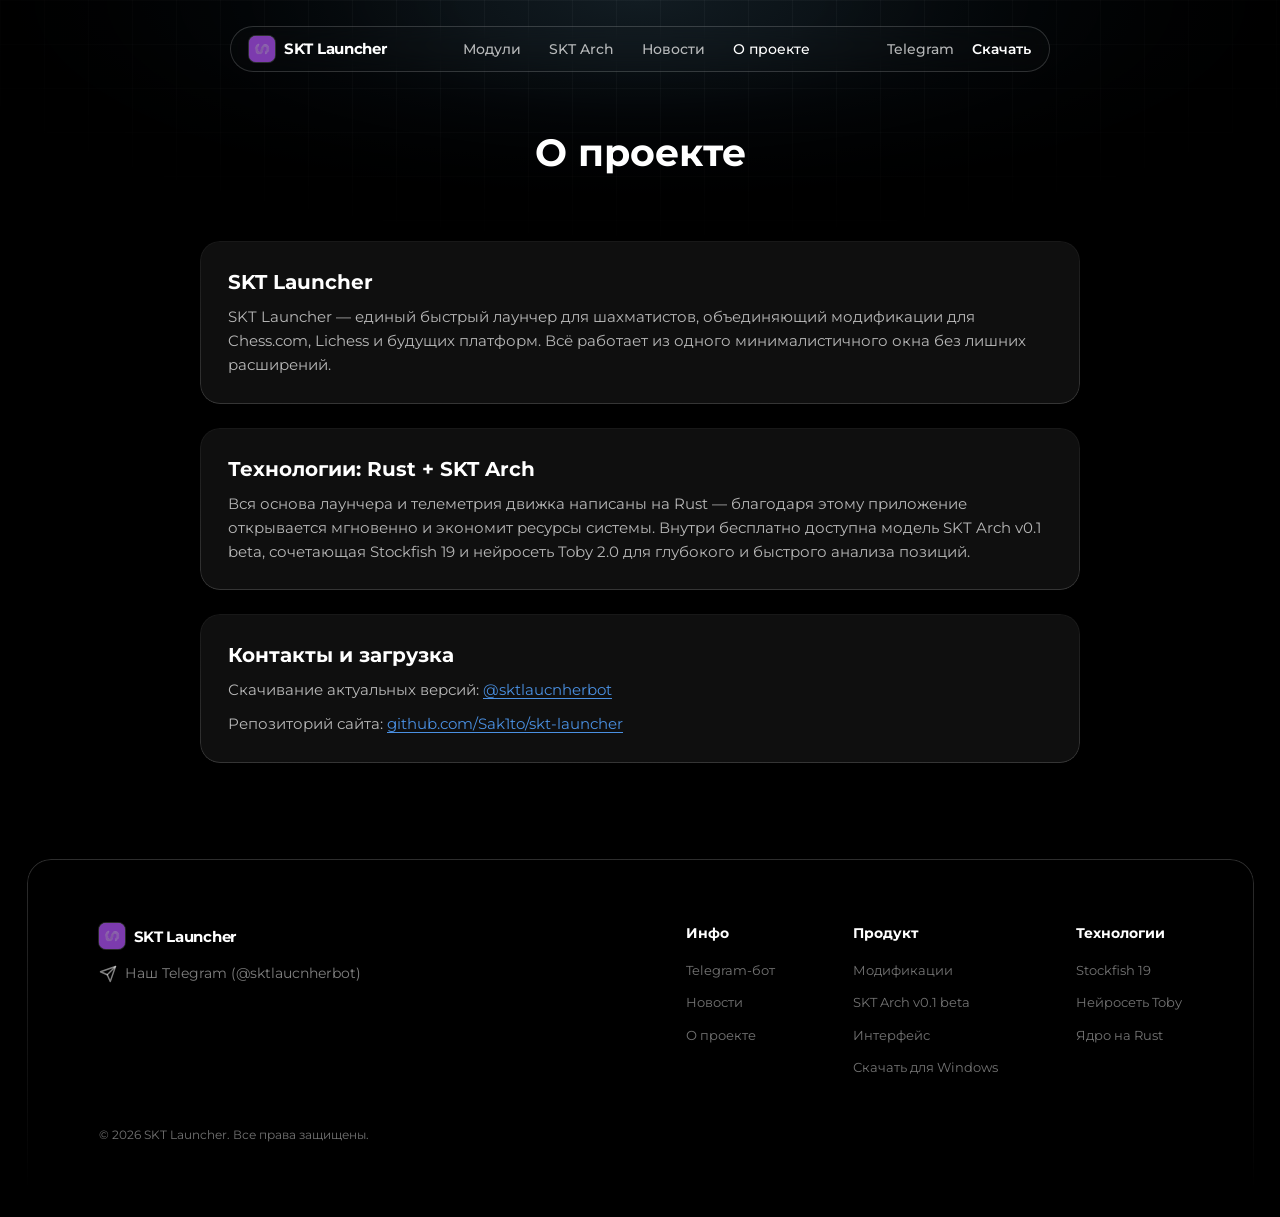
==== about.html @ 8bf25d99 "Rebuild full multi-page SKT Launcher site modeled after qns.world reference" ====
<!DOCTYPE html>
<html lang="ru">
<head>
  <meta charset="UTF-8" />
  <meta name="viewport" content="width=device-width, initial-scale=1.0, viewport-fit=cover" />
  <title>О проекте — SKT Launcher</title>
  <meta name="description" content="О проекте SKT Launcher: архитектура на Rust, Stockfish 19, нейросеть Toby и контакты." />
  <meta name="theme-color" content="#000000" />
  <link rel="icon" type="image/png" href="assets/logo-launcher.png" />
  <link rel="preconnect" href="https://fonts.googleapis.com" />
  <link rel="preconnect" href="https://fonts.gstatic.com" crossorigin />
  <link href="https://fonts.googleapis.com/css2?family=Montserrat:wght@400;500;600;700;800&family=JetBrains+Mono:wght@400;500;600;700&display=swap" rel="stylesheet" />
  <link rel="stylesheet" href="style.css?v=4" />
</head>
<body>
  <svg width="0" height="0" style="position:absolute;width:0;height:0;overflow:hidden" aria-hidden="true">
    <defs>
      <symbol id="i-send" viewBox="0 0 24 24"><path d="m22 2-7 20-4-9-9-4Z"/><path d="M22 2 11 13"/></symbol>
    </defs>
  </svg>

  <div class="top-backdrop" aria-hidden="true"></div>

  <header class="q-header">
    <a href="index.html" class="q-brand">
      <span class="logo-mark logo-mark--launcher logo-mark--sm">
        <img src="assets/logo-launcher.png" alt="SKT" width="26" height="26" />
      </span>
      SKT Launcher
    </a>
    <nav class="q-nav">
      <a href="mods.html">Модули</a>
      <a href="arch.html">SKT Arch</a>
      <a href="news.html">Новости</a>
      <a href="about.html" class="active">О проекте</a>
    </nav>
    <div class="q-actions">
      <a href="https://t.me/sktlaucnherbot" target="_blank" rel="noopener" class="js-download">Telegram</a>
      <a href="https://t.me/sktlaucnherbot" target="_blank" rel="noopener" class="q-actions__dl js-download">Скачать</a>
    </div>
    <button class="q-burger" id="qBurger" type="button" aria-label="Меню" aria-expanded="false">
      <span></span><span></span><span></span>
    </button>
  </header>

  <div class="q-mobile-menu" id="qMobileMenu">
    <a href="index.html" style="--i:0">Главная</a>
    <a href="mods.html" style="--i:1">Модули</a>
    <a href="arch.html" style="--i:2">SKT Arch 0.1</a>
    <a href="news.html" style="--i:3">Новости</a>
    <a href="about.html" style="--i:4">О проекте</a>
    <a href="https://t.me/sktlaucnherbot" target="_blank" rel="noopener" class="js-download" style="--i:5">Скачать в Telegram</a>
  </div>

  <main>
    <section class="page-hero">
      <h1 class="anim-rise" style="--d:0.05s">О проекте</h1>
    </section>

    <!-- 3 STACKED DARK GLASS CARDS (exact qns.world/about layout) -->
    <section class="content-stack">
      <article class="glass-card anim-rise" style="--d:0.12s">
        <div class="glass-card__pad">
          <h2>SKT Launcher</h2>
          <p>
            SKT Launcher — единый быстрый лаунчер для шахматистов, объединяющий модификации для Chess.com,
            Lichess и будущих платформ. Всё работает из одного минималистичного окна без лишних расширений.
          </p>
        </div>
      </article>

      <article class="glass-card anim-rise" style="--d:0.18s">
        <div class="glass-card__pad">
          <h2>Технологии: Rust + SKT Arch</h2>
          <p>
            Вся основа лаунчера и телеметрия движка написаны на Rust — благодаря этому приложение открывается
            мгновенно и экономит ресурсы системы. Внутри бесплатно доступна модель SKT Arch v0.1 beta,
            сочетающая Stockfish 19 и нейросеть Toby 2.0 для глубокого и быстрого анализа позиций.
          </p>
        </div>
      </article>

      <article class="glass-card anim-rise" style="--d:0.24s">
        <div class="glass-card__pad">
          <h2>Контакты и загрузка</h2>
          <p>Скачивание актуальных версий: <a href="https://t.me/sktlaucnherbot" target="_blank" rel="noopener" class="ext-link js-download">@sktlaucnherbot</a></p>
          <p>Репозиторий сайта: <a href="https://github.com/Sak1to/skt-launcher" target="_blank" rel="noopener" class="ext-link">github.com/Sak1to/skt-launcher</a></p>
        </div>
      </article>
    </section>
  </main>

  <footer class="q-footer">
    <div class="q-footer__top">
      <div class="q-footer__brand">
        <a href="index.html" class="q-brand">
          <span class="logo-mark logo-mark--launcher logo-mark--sm">
            <img src="assets/logo-launcher.png" alt="" width="26" height="26" />
          </span>
          SKT Launcher
        </a>
        <a href="https://t.me/sktlaucnherbot" target="_blank" rel="noopener" class="q-footer__tg js-download">
          <svg class="ic" width="16" height="16"><use href="#i-send"/></svg>
          Наш Telegram (@sktlaucnherbot)
        </a>
      </div>
      <div class="q-footer__cols">
        <div class="q-footer__col">
          <h4>Инфо</h4>
          <ul>
            <li><a href="https://t.me/sktlaucnherbot" target="_blank" rel="noopener" class="js-download">Telegram-бот</a></li>
            <li><a href="news.html">Новости</a></li>
            <li><a href="about.html">О проекте</a></li>
          </ul>
        </div>
        <div class="q-footer__col">
          <h4>Продукт</h4>
          <ul>
            <li><a href="mods.html">Модификации</a></li>
            <li><a href="arch.html">SKT Arch v0.1 beta</a></li>
            <li><a href="mods.html#interface">Интерфейс</a></li>
            <li><a href="https://t.me/sktlaucnherbot" target="_blank" rel="noopener" class="js-download">Скачать для Windows</a></li>
          </ul>
        </div>
        <div class="q-footer__col">
          <h4>Технологии</h4>
          <ul>
            <li><a href="arch.html#hybrid">Stockfish 19</a></li>
            <li><a href="arch.html#inside">Нейросеть Toby</a></li>
            <li><a href="about.html">Ядро на Rust</a></li>
          </ul>
        </div>
      </div>
    </div>
    <p class="q-footer__copy">© <span class="js-year">2026</span> SKT Launcher. Все права защищены.</p>
  </footer>

  <script src="app.js?v=4"></script>
</body>
</html>
---- style.css ----
/* =========================================================
   SKT Launcher — Design System (qns.world visual reference)
   Pure #000 black, Montserrat + JetBrains Mono, monochrome white
   pills, ice-blue/indigo atmospheric glows, gradient-masked
   glass borders, starfield & multi-page layouts.
   ========================================================= */

:root {
  --bg: #000000;
  --text: #ffffff;
  --text-85: rgba(255, 255, 255, 0.85);
  --text-80: rgba(255, 255, 255, 0.80);
  --text-70: rgba(255, 255, 255, 0.70);
  --text-60: rgba(255, 255, 255, 0.60);
  --text-50: rgba(255, 255, 255, 0.50);
  --text-45: rgba(255, 255, 255, 0.45);
  --muted-label: #848484;

  --glass-nav: rgba(255, 255, 255, 0.015);
  --glass-06: rgba(255, 255, 255, 0.06);
  --glass-10: rgba(255, 255, 255, 0.10);
  --border-10: rgba(255, 255, 255, 0.10);
  --border-17: rgba(255, 255, 255, 0.17);
  --border-20: rgba(255, 255, 255, 0.20);

  --accent: #a5c9db;
  --accent-2: #5f95b6;
  --accent-3: #326891;
  --indigo-glow: #4b5cc4;
  --link-blue: #4a90e2;

  --r-xs: 5px;
  --r-sm: 10px;
  --r-md: 20px;
  --r-lg: 24px;
  --r-pill: 999px;
  --r-header: 35px;

  --font-main: "Montserrat", -apple-system, BlinkMacSystemFont, "Segoe UI", Roboto, sans-serif;
  --font-mono: "JetBrains Mono", ui-monospace, "SFMono-Regular", Menlo, monospace;
  --ease: cubic-bezier(0.22, 1, 0.36, 1);
}

*, *::before, *::after { box-sizing: border-box; margin: 0; padding: 0; }
html { scroll-behavior: smooth; -webkit-text-size-adjust: 100%; background: var(--bg); }
body {
  background: var(--bg);
  color: var(--text);
  font-family: var(--font-main);
  font-size: 15px;
  line-height: 1.55;
  overflow-x: clip;
  -webkit-font-smoothing: antialiased;
  min-height: 100vh;
}
a { color: inherit; text-decoration: none; }
button { font: inherit; color: inherit; background: none; border: 0; }
img { display: block; max-width: 100%; }
.mono { font-family: var(--font-mono); }
::selection { background: var(--accent); color: #000; }

/* ---------- Stroke SVG Icons ---------- */
.ic {
  display: inline-block;
  width: 18px;
  height: 18px;
  flex-shrink: 0;
  fill: none;
  stroke: currentColor;
  stroke-width: 1.9;
  stroke-linecap: round;
  stroke-linejoin: round;
  vertical-align: middle;
}

/* ---------- Crisp Logo Mark (trims white PNG halo cleanly) ---------- */
.logo-mark {
  position: relative;
  display: inline-grid;
  place-items: center;
  flex-shrink: 0;
  overflow: hidden;
  border-radius: 26%;
  box-shadow: inset 0 1px 0 rgba(255,255,255,0.26), 0 0 0 1px rgba(255,255,255,0.16);
}
.logo-mark img {
  width: 100%;
  height: 100%;
  object-fit: cover;
  transform: scale(1.08);
  pointer-events: none;
}
.logo-mark--launcher { background: #5a388c; }
.logo-mark--launcher img { filter: contrast(1.18) brightness(1.06) saturate(1.08); }
.logo-mark--arch { background: #343740; }
.logo-mark--arch img { filter: contrast(1.26) brightness(1.18); }
.logo-mark--xs { width: 22px; height: 22px; border-radius: 6px; }
.logo-mark--sm { width: 26px; height: 26px; border-radius: 7px; }
.logo-mark--md { width: 42px; height: 42px; border-radius: 12px; }
.logo-mark--lg { width: 76px; height: 76px; border-radius: 20px; }
.logo-mark--xl {
  width: 92px;
  height: 92px;
  border-radius: 24px;
  box-shadow:
    inset 0 1px 0 rgba(255,255,255,0.35),
    0 0 0 1px rgba(165,201,219,0.28),
    0 20px 60px -10px rgba(95,149,182,0.55);
}

/* ---------- Top Grid Atmospheric Backdrop (qns.world signature) ---------- */
.top-backdrop {
  position: fixed;
  top: 0;
  left: 50%;
  transform: translateX(-50%);
  width: min(1440px, 100vw);
  height: 360px;
  pointer-events: none;
  z-index: 0;
  background-image:
    radial-gradient(ellipse 68% 72% at 50% 0%, rgba(95, 149, 182, 0.19) 0%, rgba(50, 104, 145, 0.08) 45%, rgba(0, 0, 0, 0) 78%),
    linear-gradient(to right, rgba(255, 255, 255, 0.035) 1px, transparent 1px),
    linear-gradient(to bottom, rgba(255, 255, 255, 0.035) 1px, transparent 1px);
  background-size: 100% 100%, 44px 44px, 44px 44px;
  -webkit-mask-image: radial-gradient(ellipse 75% 88% at 50% 0%, #000 18%, transparent 78%);
  mask-image: radial-gradient(ellipse 75% 88% at 50% 0%, #000 18%, transparent 78%);
}

main, .q-footer { position: relative; z-index: 2; }

/* ---------- Floating Pill Header (Exact qns.world 794px, 35px radius) ---------- */
.q-header {
  position: fixed;
  top: 26px;
  left: 50%;
  transform: translateX(-50%);
  width: min(820px, calc(100% - 32px));
  height: 46px;
  padding: 0 18px;
  display: flex;
  align-items: center;
  justify-content: space-between;
  gap: 16px;
  border-radius: var(--r-header);
  background: var(--glass-nav);
  border: 1px solid var(--border-17);
  backdrop-filter: blur(10.5px);
  -webkit-backdrop-filter: blur(10.5px);
  z-index: 100;
  transition: border-color 0.25s, background 0.25s;
}
.q-header:hover { border-color: rgba(255, 255, 255, 0.24); }
.q-brand {
  display: inline-flex;
  align-items: center;
  gap: 9px;
  font-weight: 700;
  font-size: 15px;
  letter-spacing: -0.02em;
  color: #fff;
  white-space: nowrap;
}
.q-nav {
  display: flex;
  align-items: center;
  gap: 28px;
}
.q-nav a, .q-actions a {
  font-size: 13.5px;
  font-weight: 500;
  color: var(--text-70);
  transition: color 0.2s;
  white-space: nowrap;
}
.q-nav a:hover, .q-nav a.active, .q-actions a:hover { color: #ffffff; }
.q-actions {
  display: flex;
  align-items: center;
  gap: 18px;
}
.q-actions__dl {
  color: #fff !important;
  font-weight: 600 !important;
}

.q-burger {
  display: none;
  width: 30px;
  height: 30px;
  position: relative;
  cursor: pointer;
}
.q-burger span {
  position: absolute;
  left: 3px;
  right: 3px;
  height: 2px;
  border-radius: 2px;
  background: #fff;
  transition: transform 0.3s var(--ease), opacity 0.2s, top 0.3s var(--ease);
}
.q-burger span:nth-child(1) { top: 7px; }
.q-burger span:nth-child(2) { top: 14px; }
.q-burger span:nth-child(3) { top: 21px; }
.q-burger.open span:nth-child(1) { top: 14px; transform: rotate(45deg); }
.q-burger.open span:nth-child(2) { opacity: 0; }
.q-burger.open span:nth-child(3) { top: 14px; transform: rotate(-45deg); }

/* Mobile Fullscreen Overlay Menu (qns.world style) */
.q-mobile-menu {
  position: fixed;
  inset: 0;
  z-index: 95;
  background: rgba(0, 0, 0, 0.90);
  backdrop-filter: blur(12px);
  -webkit-backdrop-filter: blur(12px);
  display: flex;
  flex-direction: column;
  align-items: center;
  justify-content: center;
  gap: 26px;
  opacity: 0;
  visibility: hidden;
  pointer-events: none;
  transition: opacity 0.3s var(--ease), visibility 0.3s;
}
.q-mobile-menu.open {
  opacity: 1;
  visibility: visible;
  pointer-events: auto;
}
.q-mobile-menu a {
  font-size: 24px;
  font-weight: 600;
  color: var(--text-85);
  transform: translateY(14px);
  opacity: 0;
  transition: transform 0.38s var(--ease), opacity 0.38s var(--ease), color 0.2s;
  transition-delay: calc(var(--i, 0) * 0.07s);
}
.q-mobile-menu.open a { transform: none; opacity: 1; }
.q-mobile-menu a:hover { color: var(--accent); }

/* ---------- Buttons (Exact qns.world white pill CTA + sweep shine) ---------- */
.btn-pill {
  position: relative;
  overflow: hidden;
  display: inline-flex;
  align-items: center;
  justify-content: center;
  gap: 10px;
  padding: 13px 30px;
  border-radius: 28px;
  background: #ffffff;
  color: #000000;
  font-family: var(--font-main);
  font-size: 16px;
  font-weight: 600;
  line-height: 1.2;
  cursor: pointer;
  white-space: nowrap;
  box-shadow: 0 10px 40px -12px rgba(165, 201, 219, 0.55);
  transition: transform 0.28s var(--ease), box-shadow 0.28s var(--ease), background 0.2s;
}
.btn-pill::after {
  content: "";
  position: absolute;
  inset: 0;
  background: linear-gradient(105deg, transparent 30%, rgba(165, 201, 219, 0.6) 50%, transparent 70%);
  transform: translateX(-130%);
  animation: btnSweep 4.2s ease-in-out infinite;
  pointer-events: none;
}
@keyframes btnSweep {
  0%, 66% { transform: translateX(-130%); }
  100% { transform: translateX(130%); }
}
.btn-pill:hover {
  transform: translateY(-2px);
  box-shadow: 0 0 0 6px rgba(165, 201, 219, 0.16), 0 18px 50px -12px rgba(165, 201, 219, 0.85);
}
.btn-pill--lg { padding: 15px 36px; font-size: 17px; }
.btn-pill--sm { padding: 10px 22px; font-size: 14px; border-radius: var(--r-sm); width: 100%; box-shadow: none; }
.btn-pill--sm:hover { box-shadow: 0 10px 28px -10px rgba(165, 201, 219, 0.65); }

.btn-ghost {
  display: inline-flex;
  align-items: center;
  justify-content: center;
  gap: 8px;
  padding: 13px 26px;
  border-radius: 28px;
  background: var(--glass-06);
  border: 1px solid var(--border-17);
  color: #fff;
  font-size: 15px;
  font-weight: 500;
  cursor: pointer;
  white-space: nowrap;
  transition: background 0.2s, border-color 0.2s, transform 0.25s var(--ease);
}
.btn-ghost:hover {
  background: var(--glass-10);
  border-color: rgba(255, 255, 255, 0.3);
  transform: translateY(-1px);
}

/* ---------- Animations & Safe Reveal ---------- */
@keyframes heroRise {
  from { opacity: 0; transform: translateY(18px); }
  to { opacity: 1; transform: none; }
}
@keyframes appTiltIn {
  from { opacity: 0; transform: perspective(1400px) rotateX(14deg) translateY(28px) scale(0.97); }
  to { opacity: 1; transform: none; }
}
@keyframes glowBreathe {
  0% { opacity: 0.55; transform: translateX(-50%) scale(0.96); }
  100% { opacity: 0.92; transform: translateX(-50%) scale(1.06); }
}

.anim-rise { animation: heroRise 0.72s var(--ease) backwards; animation-delay: var(--d, 0s); }
.reveal { transition: opacity 0.65s var(--ease), transform 0.65s var(--ease), filter 0.65s var(--ease); transition-delay: var(--d, 0s); }
.reveal.will-reveal { opacity: 0; transform: translateY(20px); filter: blur(4px); }
.reveal.will-reveal.in { opacity: 1; transform: none; filter: none; }

/* =========================================================
   HOMEPAGE (index.html — mirrors qns.world/)
   ========================================================= */
.home-hero {
  position: relative;
  width: min(920px, calc(100% - 32px));
  margin: 0 auto;
  padding: 112px 0 42px;
  text-align: center;
}
.home-hero__kicker {
  display: inline-block;
  font-size: 12px;
  font-weight: 700;
  letter-spacing: 0.14em;
  text-transform: uppercase;
  color: var(--text-85);
  margin-bottom: 10px;
}
.home-hero__title {
  font-size: clamp(28px, 3.6vw, 40px);
  font-weight: 700;
  line-height: 1.18;
  letter-spacing: -0.02em;
  color: #ffffff;
  margin-bottom: 10px;
}
.home-hero__sub {
  font-size: clamp(14px, 1.3vw, 15.5px);
  font-weight: 400;
  color: var(--text-50);
  margin-bottom: 30px;
}

/* Interactive Dual-Device Showcase (qns.world signature!) */
.showcase-wrap {
  position: relative;
  margin: 0 auto;
  width: min(920px, 100%);
  padding: 8px 0 12px;
  animation: appTiltIn 0.9s var(--ease) 0.16s backwards;
}
.showcase-glow {
  position: absolute;
  left: 50%;
  top: 46%;
  width: 82%;
  height: 78%;
  transform: translate(-50%, -50%);
  border-radius: 50%;
  background: radial-gradient(closest-side, rgba(95, 149, 182, 0.36), rgba(50, 104, 145, 0.16) 55%, rgba(0, 0, 0, 0));
  filter: blur(50px);
  pointer-events: none;
  z-index: 0;
  animation: glowBreathe 7s ease-in-out infinite alternate;
  transition: background 0.5s;
}
.showcase-wrap.running .showcase-glow {
  background: radial-gradient(closest-side, rgba(165, 201, 219, 0.5), rgba(95, 149, 182, 0.25) 55%, rgba(0, 0, 0, 0));
}

.dual-stage {
  position: relative;
  z-index: 1;
  display: flex;
  align-items: center;
  justify-content: center;
}

/* Left Main Desktop Launcher Interactive Mockup */
.pc-window {
  position: relative;
  width: min(670px, 100%);
  margin-right: 215px;
  border-radius: 16px;
  background: #080a10;
  border: 1px solid rgba(255, 255, 255, 0.12);
  box-shadow:
    0 0 0 1px rgba(255, 255, 255, 0.06),
    0 18px 40px -12px rgba(0, 0, 0, 0.8),
    0 40px 90px -30px rgba(95, 149, 182, 0.35);
  overflow: hidden;
  text-align: left;
  transition: box-shadow 0.45s var(--ease);
}
.showcase-wrap.running .pc-window {
  box-shadow:
    0 0 0 1px rgba(165, 201, 219, 0.26),
    0 18px 40px -12px rgba(0, 0, 0, 0.8),
    0 40px 110px -24px rgba(95, 149, 182, 0.62);
}
.pc-bar {
  display: flex;
  align-items: center;
  justify-content: space-between;
  padding: 11px 16px;
  background: rgba(255, 255, 255, 0.025);
  border-bottom: 1px solid rgba(255, 255, 255, 0.07);
}
.pc-bar__left {
  display: flex;
  align-items: center;
  gap: 8px;
  font-size: 12.5px;
  font-weight: 700;
  color: #fff;
}
.pc-bar__mid {
  font-family: var(--font-mono);
  font-size: 10.5px;
  letter-spacing: 0.14em;
  text-transform: uppercase;
  color: var(--text-45);
}
.pc-bar__tabs {
  display: inline-flex;
  gap: 4px;
  background: rgba(255, 255, 255, 0.05);
  padding: 3px;
  border-radius: 8px;
}
.pc-tab {
  font-size: 11px;
  font-weight: 600;
  color: var(--text-60);
  padding: 4px 10px;
  border-radius: 6px;
  cursor: pointer;
  transition: background 0.2s, color 0.2s;
}
.pc-tab.active { background: #fff; color: #000; }

.pc-body {
  position: relative;
  min-height: 368px;
  padding: 20px;
  background:
    radial-gradient(ellipse 80% 70% at 50% 105%, rgba(95, 149, 182, 0.22), transparent 68%),
    #07090f;
}
.pc-pane { display: none; }
.pc-pane.active { display: block; animation: heroRise 0.35s var(--ease); }

/* Interactive Demo Pane inside Desktop Mockup */
.demo-grid {
  display: grid;
  grid-template-columns: 1.25fr 0.75fr;
  gap: 14px;
}
.demo-card {
  padding: 16px;
  border-radius: 13px;
  background: rgba(255, 255, 255, 0.035);
  border: 1px solid rgba(255, 255, 255, 0.09);
}
.demo-card__head {
  display: flex;
  align-items: center;
  gap: 11px;
  margin-bottom: 12px;
}
.demo-card__head b { font-size: 15px; display: block; }
.demo-badge {
  display: inline-block;
  font-family: var(--font-mono);
  font-size: 10px;
  color: var(--accent);
  padding: 2px 7px;
  border-radius: 999px;
  border: 1px solid rgba(165, 201, 219, 0.28);
  background: rgba(165, 201, 219, 0.08);
  margin-left: 6px;
}
.demo-card__desc { font-size: 12.5px; color: var(--text-60); margin-bottom: 14px; line-height: 1.45; }
.demo-srv {
  display: flex;
  gap: 6px;
  margin-bottom: 14px;
}
.srv-btn {
  flex: 1;
  padding: 7px 10px;
  border-radius: 8px;
  border: 1px solid rgba(255, 255, 255, 0.1);
  background: rgba(255, 255, 255, 0.03);
  font-size: 12px;
  font-weight: 600;
  color: var(--text-60);
  cursor: pointer;
  transition: all 0.2s;
}
.srv-btn.active { background: rgba(165, 201, 219, 0.15); border-color: rgba(165, 201, 219, 0.45); color: #fff; }
.demo-launch {
  width: 100%;
  padding: 11px 16px;
  border-radius: 10px;
  background: #ffffff;
  color: #000000;
  font-size: 13px;
  font-weight: 700;
  cursor: pointer;
  display: inline-flex;
  align-items: center;
  justify-content: center;
  gap: 8px;
  transition: background 0.25s, transform 0.2s, box-shadow 0.25s;
}
.demo-launch:hover { transform: translateY(-1px); box-shadow: 0 8px 24px -8px rgba(165, 201, 219, 0.7); }
.demo-launch.on { background: var(--accent); }

.demo-side {
  display: flex;
  flex-direction: column;
  gap: 10px;
}
.demo-slot {
  flex: 1;
  padding: 14px;
  border-radius: 13px;
  background: rgba(255, 255, 255, 0.02);
  border: 1px solid rgba(255, 255, 255, 0.07);
  display: flex;
  flex-direction: column;
  justify-content: center;
}
.demo-slot small { font-family: var(--font-mono); font-size: 10px; color: var(--text-45); text-transform: uppercase; letter-spacing: 0.08em; }
.demo-slot b { font-family: var(--font-mono); font-size: 15px; margin-top: 4px; color: #fff; }
.demo-slot span { font-size: 11.5px; color: var(--text-50); margin-top: 2px; }
.demo-slot--on b { color: var(--accent); }

.demo-status {
  margin-top: 14px;
  padding: 10px 13px;
  border-radius: 10px;
  background: rgba(0, 0, 0, 0.45);
  border: 1px solid rgba(255, 255, 255, 0.08);
  font-family: var(--font-mono);
  font-size: 11px;
  color: var(--text-70);
  display: flex;
  flex-wrap: wrap;
  align-items: center;
  justify-content: space-between;
  gap: 6px 10px;
}
.status-dot {
  display: inline-block;
  width: 7px;
  height: 7px;
  border-radius: 50%;
  background: var(--text-45);
  margin-right: 7px;
  transition: background 0.25s, box-shadow 0.25s;
}
.showcase-wrap.running .status-dot {
  background: var(--accent);
  box-shadow: 0 0 10px var(--accent);
}

.pc-shot-img {
  width: 100%;
  height: 328px;
  object-fit: contain;
  border-radius: 10px;
  background: #0a0c12;
  border: 1px solid rgba(255, 255, 255, 0.08);
  cursor: zoom-in;
}

.pc-footer {
  display: flex;
  align-items: center;
  justify-content: space-between;
  padding: 9px 16px;
  border-top: 1px solid rgba(255, 255, 255, 0.06);
  background: rgba(0, 0, 0, 0.35);
  font-family: var(--font-mono);
  font-size: 11px;
  color: var(--text-45);
}

/* Right 3D-Tilted Live Analysis Companion Frame (mirrors qns.world phone overlay!) */
.arch-float {
  position: absolute;
  right: 0;
  top: 50%;
  width: 244px;
  transform: translateY(-50%) perspective(950px) rotateY(-15deg) rotateX(3deg);
  border-radius: 26px;
  padding: 12px;
  background: linear-gradient(165deg, #161923 0%, #090b11 60%, #0e1420 100%);
  border: 1px solid rgba(255, 255, 255, 0.18);
  box-shadow:
    inset 0 1px 0 rgba(255, 255, 255, 0.2),
    -18px 26px 60px rgba(0, 0, 0, 0.9),
    0 20px 60px -18px rgba(95, 149, 182, 0.42);
  text-align: left;
  transition: transform 0.45s var(--ease);
}
.arch-float:hover { transform: translateY(-52%) perspective(950px) rotateY(-8deg) rotateX(1deg); }
.arch-float__top {
  display: flex;
  align-items: center;
  gap: 8px;
  margin-bottom: 10px;
  font-size: 11.5px;
  font-weight: 700;
}
.arch-float__live {
  margin-left: auto;
  font-family: var(--font-mono);
  font-size: 9.5px;
  color: var(--accent);
  display: inline-flex;
  align-items: center;
  gap: 4px;
}
.arch-float__live i {
  width: 5px;
  height: 5px;
  border-radius: 50%;
  background: var(--accent);
}
.arch-float__stats {
  display: grid;
  grid-template-columns: 1fr 1fr;
  gap: 6px;
  margin-top: 10px;
  font-family: var(--font-mono);
}
.arch-float__stat {
  padding: 7px 8px;
  border-radius: 10px;
  background: rgba(255, 255, 255, 0.04);
  border: 1px solid rgba(255, 255, 255, 0.08);
}
.arch-float__stat small { display: block; font-size: 9px; color: var(--text-45); }
.arch-float__stat b { font-size: 13px; color: var(--accent); }
.arch-float__pv {
  margin-top: 8px;
  padding: 7px 9px;
  border-radius: 9px;
  background: rgba(165, 201, 219, 0.08);
  border: 1px solid rgba(165, 201, 219, 0.2);
  font-family: var(--font-mono);
  font-size: 10px;
  color: var(--accent);
  white-space: nowrap;
  overflow: hidden;
  text-overflow: ellipsis;
}

.hero-cta-row {
  display: flex;
  align-items: center;
  justify-content: center;
  flex-wrap: wrap;
  gap: 12px;
  margin-top: 26px;
}

/* ---------- Supported Services Strip (qns.world monochrome icons) ---------- */
.services-strip {
  width: min(820px, calc(100% - 32px));
  margin: 44px auto 0;
  text-align: center;
}
.services-strip__label {
  font-size: 14px;
  font-weight: 500;
  color: var(--text-70);
  margin-bottom: 24px;
}
.services-strip__icons {
  display: flex;
  align-items: center;
  justify-content: center;
  flex-wrap: wrap;
  gap: 28px 40px;
  padding: 8px 0 18px;
}
.srv-item {
  display: inline-flex;
  align-items: center;
  gap: 8px;
  color: rgba(255, 255, 255, 0.88);
  font-size: 14px;
  font-weight: 700;
  letter-spacing: -0.01em;
  transition: transform 0.25s var(--ease), color 0.25s, filter 0.25s;
}
.srv-item .ic { width: 22px; height: 22px; }
.srv-item:hover {
  transform: translateY(-4px) scale(1.06);
  color: #ffffff;
  filter: drop-shadow(0 6px 14px rgba(165, 201, 219, 0.45));
}

/* ---------- "Почему SKT Launcher" 3-Column Glass Card (exact qns.world 985px card) ---------- */
.why-section {
  width: min(985px, calc(100% - 32px));
  margin: 96px auto 0;
  text-align: center;
}
.section-h2 {
  font-size: clamp(26px, 3.2vw, 34px);
  font-weight: 600;
  letter-spacing: -0.02em;
  margin-bottom: 34px;
}
.why-card {
  position: relative;
  border-radius: var(--r-lg);
  padding: 34px 32px 38px;
  background:
    radial-gradient(ellipse 90% 55% at 50% 108%, rgba(95, 130, 196, 0.34), rgba(50, 104, 145, 0.12) 48%, rgba(0, 0, 0, 0) 76%),
    rgba(255, 255, 255, 0.025);
  overflow: hidden;
  text-align: left;
}
/* Gradient-masked border fading in toward bottom (exact qns.world mask-composite technique) */
.why-card::before {
  content: "";
  position: absolute;
  inset: 0;
  border-radius: inherit;
  padding: 1px;
  background: linear-gradient(180deg, rgba(255, 255, 255, 0.03) 0%, rgba(255, 255, 255, 0.22) 100%);
  -webkit-mask: linear-gradient(#fff 0 0) content-box, linear-gradient(#fff 0 0);
  -webkit-mask-composite: xor;
  mask-composite: exclude;
  pointer-events: none;
}
.why-grid {
  display: grid;
  grid-template-columns: 1fr 1px 1fr 1px 1fr;
  gap: 28px;
  align-items: stretch;
}
.why-divider {
  background: linear-gradient(180deg, rgba(255, 255, 255, 0.08), rgba(255, 255, 255, 0.42), rgba(255, 255, 255, 0.08));
}
.why-col__ic {
  width: 34px;
  height: 34px;
  border-radius: 9px;
  display: grid;
  place-items: center;
  margin-bottom: 18px;
  background: rgba(255, 255, 255, 0.07);
  border: 1px solid rgba(255, 255, 255, 0.12);
  color: #fff;
}
.why-col h3 {
  font-size: 21px;
  font-weight: 600;
  margin-bottom: 12px;
  letter-spacing: -0.015em;
}
.why-col p {
  font-size: 14px;
  line-height: 1.6;
  color: var(--text-50);
}

/* ---------- Bottom Starfield CTA (exact qns.world bottom CTA) ---------- */
.star-cta {
  position: relative;
  margin-top: 84px;
  padding: 118px 20px 124px;
  text-align: center;
  overflow: hidden;
}
.star-cta__canvas {
  position: absolute;
  inset: 0;
  width: 100%;
  height: 100%;
  pointer-events: none;
  z-index: 0;
}
.star-cta::before, .star-cta::after {
  content: "";
  position: absolute;
  left: 0;
  right: 0;
  height: 120px;
  pointer-events: none;
  z-index: 1;
}
.star-cta::before { top: 0; background: linear-gradient(180deg, #000 0%, transparent 100%); }
.star-cta::after { bottom: 0; background: linear-gradient(0deg, #000 0%, transparent 100%); }

.star-cta__inner {
  position: relative;
  z-index: 2;
  max-width: 680px;
  margin: 0 auto;
  display: flex;
  flex-direction: column;
  align-items: center;
}
.star-cta__title {
  font-size: clamp(28px, 4vw, 40px);
  font-weight: 500;
  line-height: 1.18;
  letter-spacing: -0.02em;
  margin: 28px 0 12px;
}
.star-cta__sub {
  font-size: 16px;
  color: var(--text-50);
  margin-bottom: 30px;
}

/* =========================================================
   ARCH SHOWCASE PAGE (arch.html — mirrors qns.world/mobile!)
   ========================================================= */
.arch-hero {
  position: relative;
  min-height: min(92vh, 880px);
  padding: 116px 20px 56px;
  display: flex;
  flex-direction: column;
  align-items: center;
  justify-content: center;
  text-align: center;
  overflow: hidden;
}
.arch-wave {
  position: absolute;
  top: 50%;
  transform: translateY(-52%);
  width: clamp(160px, 22vw, 320px);
  opacity: 0.75;
  pointer-events: none;
  z-index: 0;
}
.arch-wave--left { left: -24px; }
.arch-wave--right { right: -24px; transform: translateY(-52%) scaleX(-1); }

.arch-hero__inner {
  position: relative;
  z-index: 2;
  display: flex;
  flex-direction: column;
  align-items: center;
  max-width: 780px;
  width: 100%;
}
.arch-hero__title {
  font-size: clamp(40px, 6.2vw, 68px);
  font-weight: 800;
  line-height: 1.02;
  letter-spacing: -0.03em;
  margin-top: 20px;
  background: linear-gradient(90deg, #ffffff 0%, var(--accent) 42%, #ffffff 80%);
  background-size: 200% auto;
  -webkit-background-clip: text;
  background-clip: text;
  color: transparent;
  animation: shimmerText 7s linear infinite;
}
@keyframes shimmerText { to { background-position: 200% center; } }
.arch-hero__ver {
  font-size: clamp(22px, 3vw, 34px);
  font-weight: 700;
  color: var(--text-45);
  margin-top: 4px;
}
.arch-hero__sub {
  font-size: 15.5px;
  color: var(--text-80);
  margin: 14px 0 26px;
}
.arch-3d-stage {
  position: relative;
  width: min(640px, 100%);
  height: clamp(280px, 42vh, 390px);
  margin-top: 18px;
}
.arch-3d-halo {
  position: absolute;
  inset: 6% 12%;
  border-radius: 50%;
  background: radial-gradient(closest-side, rgba(95, 149, 182, 0.45), rgba(50, 104, 145, 0.15) 58%, transparent);
  filter: blur(55px);
  pointer-events: none;
}
.chess3d { position: relative; z-index: 1; width: 100%; height: 100%; cursor: grab; touch-action: pan-y; }
.chess3d__canvas { display: block; width: 100% !important; height: 100% !important; }

.scroll-cue {
  margin-top: 14px;
  font-family: var(--font-mono);
  font-size: 10.5px;
  letter-spacing: 0.2em;
  text-transform: uppercase;
  color: var(--text-45);
  display: flex;
  flex-direction: column;
  align-items: center;
  gap: 8px;
}
.scroll-cue i {
  width: 1px;
  height: 26px;
  background: linear-gradient(180deg, var(--accent), transparent);
  animation: drip 1.8s ease-in-out infinite;
}
@keyframes drip {
  0% { transform: scaleY(0); transform-origin: top; opacity: 0; }
  45% { transform: scaleY(1); transform-origin: top; opacity: 1; }
  100% { transform: scaleY(0); transform-origin: bottom; opacity: 0; }
}

/* Arch Sections (exact qns.world/mobile rhythm) */
.m-section {
  width: min(1040px, calc(100% - 32px));
  margin: 0 auto;
  padding: clamp(68px, 10vw, 128px) 0 24px;
}
.m-head { text-align: center; max-width: 720px; margin: 0 auto 44px; }
.m-kicker {
  display: inline-block;
  font-family: var(--font-mono);
  font-size: 12.5px;
  color: var(--accent);
  margin-bottom: 14px;
}
.m-title {
  font-size: clamp(28px, 4.4vw, 48px);
  font-weight: 800;
  line-height: 1.1;
  letter-spacing: -0.025em;
  margin-bottom: 16px;
}
.m-lead { font-size: 15.5px; color: var(--text-60); line-height: 1.65; }

/* Animated Comparison Diagram Card (exact qns.world/mobile diagram) */
.diagram-card {
  max-width: 740px;
  margin: 0 auto 38px;
  padding: 32px 34px;
  border-radius: 22px;
  background: radial-gradient(ellipse 90% 60% at 50% 105%, rgba(95, 149, 182, 0.16), transparent 65%), #07090e;
  border: 1px solid var(--border-10);
  display: grid;
  gap: 28px;
}
.diag-row__label { font-size: 14.5px; font-weight: 700; margin-bottom: 14px; color: var(--text-60); }
.diag-row--fast .diag-row__label { color: #ffffff; }
.diag-track {
  display: flex;
  align-items: center;
  gap: 14px;
}
.diag-node {
  width: 40px;
  height: 40px;
  border-radius: 11px;
  border: 1px solid rgba(255, 255, 255, 0.16);
  display: grid;
  place-items: center;
  color: var(--text-50);
  flex-shrink: 0;
}
.diag-row--fast .diag-node {
  border-color: var(--accent);
  color: var(--accent);
  box-shadow: 0 0 18px -4px rgba(165, 201, 219, 0.45);
}
.diag-svg { flex: 1; min-width: 0; width: 100%; height: 52px; overflow: visible; }
.diag-caption {
  margin-top: 8px;
  text-align: center;
  font-family: var(--font-mono);
  font-size: 11.5px;
  color: var(--text-45);
  overflow-wrap: anywhere;
}
.diag-row--fast .diag-caption { color: var(--accent); }

@keyframes pulseDot {
  0%, 100% { opacity: 0.35; r: 3.5; }
  50% { opacity: 1; r: 5; }
}
.glow-dot { animation: pulseDot 2s ease-in-out infinite; }

/* 01..05 Comparison Rows (exact qns.world/mobile rows) */
.cmp-list { display: grid; gap: 14px; }
.cmp-row {
  display: grid;
  grid-template-columns: 230px 1fr 1fr;
  gap: 24px;
  align-items: start;
  padding: 24px 26px;
  border-radius: 18px;
  background: rgba(255, 255, 255, 0.02);
  border: 1px solid var(--border-10);
}
.cmp-row__name { display: flex; align-items: baseline; gap: 12px; font-weight: 700; font-size: 15.5px; }
.cmp-row__name span { font-family: var(--font-mono); font-size: 12px; color: var(--accent); font-weight: 500; }
.cmp-tag {
  display: inline-flex;
  align-items: center;
  gap: 6px;
  font-size: 11.5px;
  font-weight: 600;
  padding: 4px 11px;
  border-radius: 999px;
  margin-bottom: 10px;
}
.cmp-tag--old { color: var(--text-50); border: 1px solid rgba(255, 255, 255, 0.12); background: rgba(255, 255, 255, 0.03); }
.cmp-tag--new { color: #000; background: var(--accent); }
.cmp-old { font-size: 13.5px; color: var(--text-45); text-decoration: line-through; text-decoration-color: rgba(255, 255, 255, 0.25); }
.cmp-new { font-size: 13.5px; color: var(--text-85); }

/* 3x2 Feature Grid (exact qns.world/mobile grid) */
.feat6-grid {
  display: grid;
  grid-template-columns: repeat(3, minmax(0, 1fr));
  gap: 16px;
}
.feat6-card {
  padding: 26px;
  border-radius: 20px;
  background: rgba(255, 255, 255, 0.025);
  border: 1px solid var(--border-10);
  transition: border-color 0.25s, transform 0.25s var(--ease);
}
.feat6-card:hover { border-color: rgba(165, 201, 219, 0.35); transform: translateY(-3px); }
.feat6-card__ic {
  width: 40px;
  height: 40px;
  border-radius: 11px;
  background: rgba(165, 201, 219, 0.08);
  border: 1px solid rgba(165, 201, 219, 0.2);
  color: var(--accent);
  display: grid;
  place-items: center;
  margin-bottom: 18px;
}
.feat6-card h3 {
  font-size: 17px;
  font-weight: 700;
  margin-bottom: 8px;
  display: flex;
  align-items: center;
  flex-wrap: wrap;
  gap: 8px;
}
.feat6-pill {
  font-size: 11px;
  font-weight: 700;
  padding: 2px 9px;
  border-radius: 999px;
  background: var(--accent);
  color: #000;
}
.feat6-card p { font-size: 13.5px; color: var(--text-50); line-height: 1.55; }

/* Live Analysis Widget (Shared on index.html & arch.html, monochrome + ice-blue theme) */
.arch-live-split {
  display: grid;
  grid-template-columns: minmax(0, 1fr) minmax(0, 1fr);
  gap: 32px;
  align-items: center;
  margin-top: 40px;
}
.analysis-box {
  border-radius: 22px;
  padding: 16px;
  background: #080b11;
  border: 1px solid var(--border-17);
  box-shadow: 0 30px 90px -30px rgba(95, 149, 182, 0.35);
}
.analysis-box__top {
  display: flex;
  align-items: center;
  gap: 10px;
  margin-bottom: 12px;
  font-family: var(--font-mono);
  font-size: 12px;
  color: var(--text-70);
}
.analysis-ctrls { margin-left: auto; display: flex; gap: 6px; }
.ctrl-btn {
  width: 28px;
  height: 28px;
  border-radius: 8px;
  border: 1px solid var(--border-17);
  background: rgba(255, 255, 255, 0.04);
  color: var(--text-80);
  display: grid;
  place-items: center;
  cursor: pointer;
  transition: background 0.2s, color 0.2s;
}
.ctrl-btn:hover { background: var(--accent); color: #000; }
.ctrl-btn .ic { width: 13px; height: 13px; }
.analysis-body { display: flex; gap: 10px; align-items: stretch; }
.evalbar {
  position: relative;
  width: 22px;
  border-radius: 7px;
  overflow: hidden;
  background: #1b2230;
  border: 1px solid rgba(255, 255, 255, 0.1);
  flex-shrink: 0;
}
.evalbar__fill {
  position: absolute;
  left: 0;
  right: 0;
  bottom: 0;
  height: 55%;
  background: linear-gradient(180deg, #ffffff 0%, var(--accent) 100%);
  transition: height 0.75s var(--ease);
}
.evalbar span {
  position: absolute;
  left: 50%;
  bottom: 10px;
  transform: translateX(-50%) rotate(-90deg);
  font-family: var(--font-mono);
  font-size: 9px;
  font-weight: 700;
  color: #000;
  white-space: nowrap;
}
.miniboard {
  position: relative;
  flex: 1;
  aspect-ratio: 1 / 1;
  border-radius: 10px;
  overflow: hidden;
  border: 1px solid rgba(255, 255, 255, 0.1);
  display: grid;
  grid-template-columns: repeat(8, 1fr);
  grid-template-rows: repeat(8, 1fr);
  background: #121722;
}
.miniboard .sq.l { background: #263142; }
.miniboard .sq.d { background: #131823; }
.miniboard .sq.from { background: rgba(95, 149, 182, 0.45) !important; }
.miniboard .sq.to { background: rgba(165, 201, 219, 0.36) !important; }
.miniboard .p {
  position: absolute;
  top: 0;
  left: 0;
  width: 12.5%;
  height: 12.5%;
  display: grid;
  place-items: center;
  pointer-events: none;
  transition: transform 0.5s var(--ease), opacity 0.35s;
  z-index: 2;
}
.miniboard .p svg { width: 86%; height: 86%; filter: drop-shadow(0 2px 3px rgba(0, 0, 0, 0.6)); }
.miniboard .p.gone { opacity: 0; transform: scale(0.4) !important; }
.miniboard svg.arrows { position: absolute; inset: 0; width: 100%; height: 100%; pointer-events: none; z-index: 3; }

.analysis-stats { display: grid; grid-template-columns: repeat(3, 1fr); gap: 8px; margin-top: 10px; }
.analysis-stat {
  padding: 9px 11px;
  border-radius: 11px;
  background: rgba(255, 255, 255, 0.035);
  border: 1px solid var(--border-10);
  font-family: var(--font-mono);
}
.analysis-stat small { display: block; font-size: 10px; color: var(--text-45); }
.analysis-stat b { font-size: 14.5px; color: #fff; }
.analysis-stat--hi b { color: var(--accent); }
.analysis-pvs { display: grid; gap: 6px; margin-top: 8px; font-family: var(--font-mono); font-size: 11.5px; }
.pv-line {
  display: flex;
  align-items: center;
  gap: 8px;
  padding: 7px 10px;
  border-radius: 9px;
  background: rgba(165, 201, 219, 0.07);
  border: 1px solid rgba(165, 201, 219, 0.18);
  color: #dcebf3;
  overflow: hidden;
}
.pv-line--toby { background: rgba(255, 255, 255, 0.035); border-color: rgba(255, 255, 255, 0.1); color: var(--text-70); }
.pv-tag {
  flex-shrink: 0;
  font-size: 9.5px;
  font-weight: 700;
  padding: 2px 6px;
  border-radius: 5px;
  background: var(--accent);
  color: #000;
}
.pv-line--toby .pv-tag { background: rgba(255, 255, 255, 0.16); color: #fff; }
.pv-txt { white-space: nowrap; overflow: hidden; text-overflow: ellipsis; }

/* 3-Step Vertical Glowing Timeline (exact qns.world/mobile timeline) */
.steps-timeline {
  position: relative;
  max-width: 520px;
  margin: 0 auto;
  display: grid;
  gap: 34px;
}
.steps-timeline::before {
  content: "";
  position: absolute;
  left: 22px;
  top: 22px;
  bottom: 22px;
  width: 2px;
  background: linear-gradient(180deg, var(--accent) 0%, rgba(165, 201, 219, 0.18) 100%);
}
.step-item {
  position: relative;
  display: flex;
  align-items: flex-start;
  gap: 20px;
}
.step-num {
  position: relative;
  z-index: 1;
  width: 46px;
  height: 46px;
  border-radius: 50%;
  flex-shrink: 0;
  display: grid;
  place-items: center;
  font-size: 16px;
  font-weight: 700;
  border: 1px solid rgba(255, 255, 255, 0.14);
  background: #070a0f;
  color: var(--text-50);
  transition: all 0.35s var(--ease);
}
.step-item.active .step-num, .step-item:first-child .step-num {
  background: var(--accent);
  color: #000;
  border-color: var(--accent);
  box-shadow: 0 0 28px rgba(165, 201, 219, 0.7);
}
.step-body h3 { font-size: 18px; font-weight: 700; margin-bottom: 4px; color: var(--text-70); transition: color 0.3s; }
.step-item.active .step-body h3, .step-item:first-child .step-body h3 { color: #fff; }
.step-body p { font-size: 14px; color: var(--text-45); }

/* =========================================================
   MODS & DOWNLOADS PAGE (mods.html — mirrors qns.world/products!)
   ========================================================= */
.page-hero {
  width: min(980px, calc(100% - 32px));
  margin: 0 auto;
  padding: 124px 0 32px;
  text-align: center;
}
.page-hero h1 { font-size: clamp(28px, 3.6vw, 38px); font-weight: 700; margin-bottom: 10px; }
.page-hero p { font-size: 15px; color: var(--text-60); }

/* 3-Card Row (exact qns.world/products 300px cards, gap 30px) */
.plans-row {
  width: min(960px, calc(100% - 32px));
  margin: 34px auto 0;
  display: grid;
  grid-template-columns: repeat(3, minmax(0, 1fr));
  gap: 26px;
  align-items: stretch;
}
.plan-card {
  position: relative;
  padding: 34px 24px 26px;
  border-radius: var(--r-md);
  background: var(--glass-06);
  border: 1px solid var(--border-17);
  backdrop-filter: blur(20px);
  -webkit-backdrop-filter: blur(20px);
  text-align: center;
  display: flex;
  flex-direction: column;
  transition: transform 0.3s var(--ease), border-color 0.3s;
}
.plan-card:hover { transform: translateY(-4px); border-color: rgba(255, 255, 255, 0.28); }
.plan-card--featured {
  background:
    radial-gradient(ellipse 110% 80% at 50% 22%, rgba(95, 130, 196, 0.38), rgba(50, 104, 145, 0.14) 55%, rgba(255, 255, 255, 0.06) 100%);
  border-color: rgba(165, 201, 219, 0.34);
  box-shadow: 0 24px 70px -24px rgba(95, 149, 182, 0.45);
}
.plan-badge {
  position: absolute;
  top: -13px;
  left: 50%;
  transform: translateX(-50%);
  display: inline-flex;
  align-items: center;
  gap: 5px;
  padding: 4px 14px;
  border-radius: 999px;
  background: #ffffff;
  color: #000000;
  font-size: 12px;
  font-weight: 700;
  white-space: nowrap;
}
.plan-badge .ic { width: 13px; height: 13px; color: #326891; }
.plan-sub { font-size: 13px; color: var(--text-70); margin-bottom: 10px; }
.plan-title { font-size: 32px; font-weight: 700; letter-spacing: -0.02em; margin-bottom: 6px; }
.plan-note { font-size: 12.5px; color: var(--text-50); min-height: 20px; margin-bottom: 18px; }
.plan-list {
  list-style: none;
  text-align: left;
  margin-top: 20px;
  display: grid;
  gap: 8px;
  font-size: 13px;
  color: var(--text-60);
}
.plan-list li { display: flex; align-items: flex-start; gap: 8px; }
.plan-list li::before { content: "·"; color: var(--accent); font-weight: 700; }

/* Interface Pill Switcher (qns.world/legal pill tab style!) */
.ui-switcher-section {
  width: min(985px, calc(100% - 32px));
  margin: 88px auto 0;
  text-align: center;
}
.pill-tabs {
  display: inline-flex;
  flex-wrap: wrap;
  justify-content: center;
  gap: 10px;
  margin-bottom: 28px;
}
.pill-tab {
  display: inline-flex;
  align-items: center;
  gap: 9px;
  padding: 9px 18px 9px 10px;
  border-radius: 999px;
  background: var(--glass-06);
  border: 1px solid var(--border-17);
  color: var(--text-70);
  font-size: 13.5px;
  font-weight: 600;
  cursor: pointer;
  transition: all 0.25s var(--ease);
}
.pill-tab:hover { border-color: rgba(255, 255, 255, 0.32); color: #fff; }
.pill-tab.active {
  background: #ffffff;
  color: #000000;
  border-color: #ffffff;
  box-shadow: 0 10px 30px -10px rgba(165, 201, 219, 0.6);
}
.ui-shots { position: relative; display: grid; }
.ui-shot {
  grid-area: 1 / 1;
  opacity: 0;
  transform: translateY(12px) scale(0.985);
  pointer-events: none;
  transition: opacity 0.4s var(--ease), transform 0.45s var(--ease);
}
.ui-shot.active { opacity: 1; transform: none; pointer-events: auto; }
.ui-shot__frame {
  position: relative;
  border-radius: 18px;
  padding: 6px;
  background: linear-gradient(180deg, rgba(255, 255, 255, 0.14), rgba(255, 255, 255, 0.03));
  box-shadow: 0 36px 90px -26px rgba(95, 149, 182, 0.35);
  cursor: zoom-in;
  max-width: 900px;
  margin: 0 auto;
}
.ui-shot__frame img { width: 100%; height: auto; border-radius: 13px; }
.ui-shot figcaption { margin-top: 14px; font-size: 13.5px; color: var(--text-50); }

/* =========================================================
   NEWS & ABOUT PAGES (news.html, about.html — exact qns.world)
   ========================================================= */
.content-stack {
  width: min(880px, calc(100% - 32px));
  margin: 16px auto 96px;
  display: grid;
  gap: 24px;
}
.glass-card {
  position: relative;
  border-radius: var(--r-md);
  background: var(--glass-06);
  backdrop-filter: blur(20px);
  -webkit-backdrop-filter: blur(20px);
  overflow: hidden;
  transition: transform 0.28s var(--ease), box-shadow 0.28s var(--ease);
}
.glass-card::before {
  content: "";
  position: absolute;
  inset: 0;
  border-radius: inherit;
  padding: 1px;
  background: linear-gradient(180deg, rgba(255, 255, 255, 0.04) 0%, rgba(255, 255, 255, 0.16) 100%);
  -webkit-mask: linear-gradient(#fff 0 0) content-box, linear-gradient(#fff 0 0);
  -webkit-mask-composite: xor;
  mask-composite: exclude;
  pointer-events: none;
}
.glass-card:hover { box-shadow: 0 12px 36px rgba(0, 0, 0, 0.55); }
.news-banner {
  width: 100%;
  max-height: 320px;
  object-fit: cover;
  object-position: top center;
  border-bottom: 1px solid rgba(255, 255, 255, 0.07);
}
.glass-card__pad { padding: 26px 28px; }
.glass-card h2 { font-size: 20px; font-weight: 700; margin-bottom: 8px; }
.news-date { font-family: var(--font-mono); font-size: 12px; color: var(--text-45); margin-bottom: 12px; display: block; }
.glass-card p { font-size: 14.5px; color: var(--text-70); line-height: 1.65; }
.glass-card p + p { margin-top: 10px; }
.ext-link { color: var(--link-blue); text-decoration: underline; text-underline-offset: 3px; }
.ext-link:hover { color: var(--accent); }

/* ---------- Lightbox ---------- */
.lightbox {
  position: fixed;
  inset: 0;
  z-index: 300;
  display: grid;
  place-items: center;
  padding: 24px;
  background: rgba(0, 0, 0, 0.88);
  backdrop-filter: blur(14px);
  opacity: 0;
  visibility: hidden;
  transition: opacity 0.25s, visibility 0.25s;
}
.lightbox.open { opacity: 1; visibility: visible; }
.lightbox img { max-width: min(1080px, 94vw); max-height: 84vh; border-radius: 14px; border: 1px solid var(--border-20); }
.lightbox__close {
  position: fixed;
  top: 20px;
  right: 20px;
  width: 40px;
  height: 40px;
  border-radius: 50%;
  background: rgba(255, 255, 255, 0.1);
  border: 1px solid var(--border-20);
  color: #fff;
  display: grid;
  place-items: center;
  cursor: pointer;
}

/* ---------- Rounded-Top Footer (exact qns.world 1227px footer) ---------- */
.q-footer {
  position: relative;
  width: min(1227px, calc(100% - 24px));
  margin: 40px auto 0;
  padding: 64px 72px 72px;
  border-radius: 24px 24px 0 0;
  background: rgba(0, 0, 0, 0.85);
}
.q-footer::before {
  content: "";
  position: absolute;
  inset: 0;
  border-radius: inherit;
  padding: 1px 1px 0 1px;
  background: linear-gradient(180deg, rgba(255, 255, 255, 0.18) 0%, rgba(255, 255, 255, 0) 92%);
  -webkit-mask: linear-gradient(#fff 0 0) content-box, linear-gradient(#fff 0 0);
  -webkit-mask-composite: xor;
  mask-composite: exclude;
  pointer-events: none;
}
.q-footer__top {
  display: flex;
  align-items: flex-start;
  justify-content: space-between;
  gap: 48px;
  flex-wrap: wrap;
}
.q-footer__brand { display: flex; flex-direction: column; gap: 14px; }
.q-footer__tg {
  display: inline-flex;
  align-items: center;
  gap: 8px;
  font-size: 13.5px;
  color: var(--text-50);
  transition: color 0.2s;
}
.q-footer__tg:hover { color: #fff; }
.q-footer__cols {
  display: flex;
  gap: 78px;
  flex-wrap: wrap;
}
.q-footer__col h4 { font-size: 13.5px; font-weight: 700; color: #fff; margin-bottom: 14px; }
.q-footer__col ul { list-style: none; display: grid; gap: 9px; }
.q-footer__col a { font-size: 13px; color: var(--text-45); transition: color 0.2s; }
.q-footer__col a:hover { color: #fff; }
.q-footer__copy {
  margin-top: 48px;
  font-size: 12px;
  color: var(--text-45);
}

/* =========================================================
   RESPONSIVE (Tablet & Mobile <= 768px)
   ========================================================= */
@media (max-width: 900px) {
  .pc-window { margin-right: 0; }
  .arch-float {
    position: relative;
    right: auto;
    top: auto;
    transform: none;
    width: 100%;
    max-width: 380px;
    margin: 18px auto 0;
  }
  .arch-float:hover { transform: none; }
  .dual-stage { flex-direction: column; }
  .why-grid { grid-template-columns: 1fr; gap: 22px; }
  .why-divider { height: 1px; width: 100%; background: linear-gradient(90deg, transparent, rgba(255,255,255,0.22), transparent); }
  .plans-row { grid-template-columns: 1fr; max-width: 360px; }
  .feat6-grid { grid-template-columns: repeat(2, minmax(0, 1fr)); }
  .cmp-row { grid-template-columns: 1fr; gap: 12px; }
  .arch-live-split { grid-template-columns: 1fr; }
  .q-footer { padding: 48px 28px 52px; }
  .q-footer__cols { gap: 36px; }
}

@media (max-width: 768px) {
  .q-header { top: 14px; width: calc(100% - 24px); padding: 0 16px; }
  .q-nav, .q-actions { display: none; }
  .q-burger { display: block; }

  .home-hero { width: calc(100% - 24px); padding: 84px 0 26px; }
  .home-hero__title { font-size: clamp(24px, 7vw, 32px); }
  .demo-grid { grid-template-columns: minmax(0, 1fr); }
  .demo-card, .demo-slot { min-width: 0; }
  .pc-window { max-width: 100%; }
  .pc-body { padding: 14px; min-height: auto; }
  .pc-bar { padding: 10px 12px; flex-wrap: wrap; gap: 8px; }
  .pc-bar__mid { display: none; }
  .pc-bar__tabs { width: 100%; justify-content: space-between; }
  .pc-tab { flex: 1; text-align: center; padding: 5px 6px; font-size: 10.5px; }
  .pc-footer { flex-wrap: wrap; gap: 6px; font-size: 10px; }
  .pc-shot-img { height: auto; }
  .arch-float { max-width: 100%; }
  .services-strip__icons { gap: 18px 22px; }
  .why-section { margin-top: 64px; }
  .why-card { padding: 24px 20px 28px; }
  .star-cta { padding: 82px 18px 88px; }
  .btn-pill { width: 100%; max-width: 320px; }

  .arch-wave { opacity: 0.35; width: 120px; }
  .feat6-grid { grid-template-columns: 1fr; }
  .diagram-card { padding: 22px 18px; }
  .glass-card__pad { padding: 20px; }
  .q-footer { width: calc(100% - 16px); padding: 38px 22px 44px; }
}

@media (prefers-reduced-motion: reduce) {
  *, *::before, *::after {
    animation-duration: 0.001ms !important;
    animation-iteration-count: 1 !important;
    transition-duration: 0.001ms !important;
  }
  html { scroll-behavior: auto; }
}
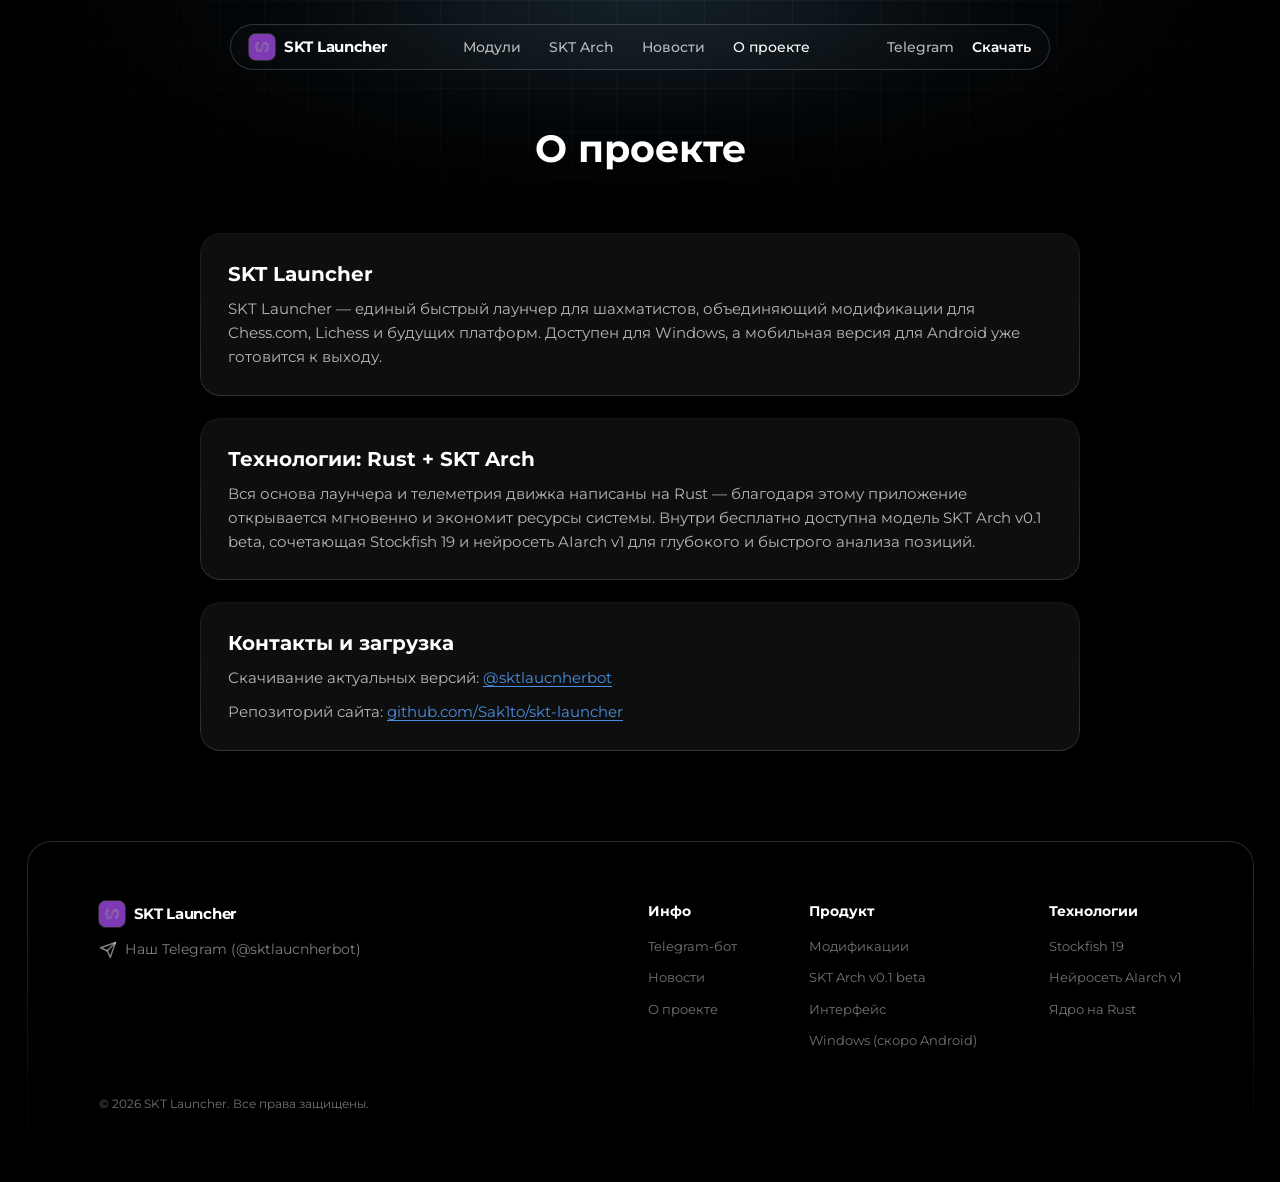
==== commit 94f27381: "Rename Toby to AIarch v1, add Soon on Android note, upgrade animations and redesign mobile layout" ====
--- a/about.html
+++ b/about.html
@@ -4,21 +4,23 @@
   <meta charset="UTF-8" />
   <meta name="viewport" content="width=device-width, initial-scale=1.0, viewport-fit=cover" />
   <title>О проекте — SKT Launcher</title>
-  <meta name="description" content="О проекте SKT Launcher: архитектура на Rust, Stockfish 19, нейросеть Toby и контакты." />
+  <meta name="description" content="О проекте SKT Launcher: архитектура на Rust, Stockfish 19, нейросеть AIarch v1 и контакты." />
   <meta name="theme-color" content="#000000" />
   <link rel="icon" type="image/png" href="assets/logo-launcher.png" />
   <link rel="preconnect" href="https://fonts.googleapis.com" />
   <link rel="preconnect" href="https://fonts.gstatic.com" crossorigin />
   <link href="https://fonts.googleapis.com/css2?family=Montserrat:wght@400;500;600;700;800&family=JetBrains+Mono:wght@400;500;600;700&display=swap" rel="stylesheet" />
-  <link rel="stylesheet" href="style.css?v=4" />
+  <link rel="stylesheet" href="style.css?v=5" />
 </head>
 <body>
   <svg width="0" height="0" style="position:absolute;width:0;height:0;overflow:hidden" aria-hidden="true">
     <defs>
       <symbol id="i-send" viewBox="0 0 24 24"><path d="m22 2-7 20-4-9-9-4Z"/><path d="M22 2 11 13"/></symbol>
+      <symbol id="i-win" viewBox="0 0 24 24"><path fill="currentColor" stroke="none" d="M3 5.5 10.8 4.4v7.1H3zm8.8-1.2L21 3v8.5h-9.2zM3 12.5h7.8v7.1L3 18.5zm8.8 0H21V21l-9.2-1.3z"/></symbol>
     </defs>
   </svg>
 
+  <div class="scroll-beam" id="scrollBeam" aria-hidden="true"></div>
   <div class="top-backdrop" aria-hidden="true"></div>
 
   <header class="q-header">
@@ -49,7 +51,7 @@
     <a href="arch.html" style="--i:2">SKT Arch 0.1</a>
     <a href="news.html" style="--i:3">Новости</a>
     <a href="about.html" style="--i:4">О проекте</a>
-    <a href="https://t.me/sktlaucnherbot" target="_blank" rel="noopener" class="js-download" style="--i:5">Скачать в Telegram</a>
+    <a href="https://t.me/sktlaucnherbot" target="_blank" rel="noopener" class="q-mobile-menu__cta js-download" style="--i:5">Скачать в Telegram</a>
   </div>
 
   <main>
@@ -57,30 +59,29 @@
       <h1 class="anim-rise" style="--d:0.05s">О проекте</h1>
     </section>
 
-    <!-- 3 STACKED DARK GLASS CARDS (exact qns.world/about layout) -->
     <section class="content-stack">
-      <article class="glass-card anim-rise" style="--d:0.12s">
+      <article class="glass-card spot anim-rise" style="--d:0.12s">
         <div class="glass-card__pad">
           <h2>SKT Launcher</h2>
           <p>
             SKT Launcher — единый быстрый лаунчер для шахматистов, объединяющий модификации для Chess.com,
-            Lichess и будущих платформ. Всё работает из одного минималистичного окна без лишних расширений.
+            Lichess и будущих платформ. Доступен для Windows, а мобильная версия для Android уже готовится к выходу.
           </p>
         </div>
       </article>
 
-      <article class="glass-card anim-rise" style="--d:0.18s">
+      <article class="glass-card spot anim-rise" style="--d:0.18s">
         <div class="glass-card__pad">
           <h2>Технологии: Rust + SKT Arch</h2>
           <p>
             Вся основа лаунчера и телеметрия движка написаны на Rust — благодаря этому приложение открывается
             мгновенно и экономит ресурсы системы. Внутри бесплатно доступна модель SKT Arch v0.1 beta,
-            сочетающая Stockfish 19 и нейросеть Toby 2.0 для глубокого и быстрого анализа позиций.
+            сочетающая Stockfish 19 и нейросеть AIarch v1 для глубокого и быстрого анализа позиций.
           </p>
         </div>
       </article>
 
-      <article class="glass-card anim-rise" style="--d:0.24s">
+      <article class="glass-card spot anim-rise" style="--d:0.24s">
         <div class="glass-card__pad">
           <h2>Контакты и загрузка</h2>
           <p>Скачивание актуальных версий: <a href="https://t.me/sktlaucnherbot" target="_blank" rel="noopener" class="ext-link js-download">@sktlaucnherbot</a></p>
@@ -89,6 +90,13 @@
       </article>
     </section>
   </main>
+
+  <div class="mobile-dock" id="mobileDock">
+    <a href="https://t.me/sktlaucnherbot" target="_blank" rel="noopener" class="js-download">
+      <svg class="ic" width="16" height="16"><use href="#i-win"/></svg>
+      Скачать · скоро Android
+    </a>
+  </div>
 
   <footer class="q-footer">
     <div class="q-footer__top">
@@ -119,14 +127,14 @@
             <li><a href="mods.html">Модификации</a></li>
             <li><a href="arch.html">SKT Arch v0.1 beta</a></li>
             <li><a href="mods.html#interface">Интерфейс</a></li>
-            <li><a href="https://t.me/sktlaucnherbot" target="_blank" rel="noopener" class="js-download">Скачать для Windows</a></li>
+            <li><a href="https://t.me/sktlaucnherbot" target="_blank" rel="noopener" class="js-download">Windows (скоро Android)</a></li>
           </ul>
         </div>
         <div class="q-footer__col">
           <h4>Технологии</h4>
           <ul>
             <li><a href="arch.html#hybrid">Stockfish 19</a></li>
-            <li><a href="arch.html#inside">Нейросеть Toby</a></li>
+            <li><a href="arch.html#inside">Нейросеть AIarch v1</a></li>
             <li><a href="about.html">Ядро на Rust</a></li>
           </ul>
         </div>
@@ -135,6 +143,6 @@
     <p class="q-footer__copy">© <span class="js-year">2026</span> SKT Launcher. Все права защищены.</p>
   </footer>
 
-  <script src="app.js?v=4"></script>
+  <script src="app.js?v=5"></script>
 </body>
 </html>
--- a/style.css
+++ b/style.css
@@ -1,8 +1,8 @@
 /* =========================================================
-   SKT Launcher — Design System (qns.world visual reference)
+   SKT Launcher — Design System v5 (qns.world reference)
    Pure #000 black, Montserrat + JetBrains Mono, monochrome white
-   pills, ice-blue/indigo atmospheric glows, gradient-masked
-   glass borders, starfield & multi-page layouts.
+   pills, ice-blue atmospheric glows, creative motion choreography,
+   cursor specular spotlight & refined mobile-first polish.
    ========================================================= */
 
 :root {
@@ -14,19 +14,17 @@
   --text-60: rgba(255, 255, 255, 0.60);
   --text-50: rgba(255, 255, 255, 0.50);
   --text-45: rgba(255, 255, 255, 0.45);
-  --muted-label: #848484;
-
-  --glass-nav: rgba(255, 255, 255, 0.015);
-  --glass-06: rgba(255, 255, 255, 0.06);
+
+  --glass-nav: rgba(255, 255, 255, 0.02);
+  --glass-06: rgba(255, 255, 255, 0.055);
   --glass-10: rgba(255, 255, 255, 0.10);
   --border-10: rgba(255, 255, 255, 0.10);
   --border-17: rgba(255, 255, 255, 0.17);
-  --border-20: rgba(255, 255, 255, 0.20);
+  --border-20: rgba(255, 255, 255, 0.22);
 
   --accent: #a5c9db;
   --accent-2: #5f95b6;
   --accent-3: #326891;
-  --indigo-glow: #4b5cc4;
   --link-blue: #4a90e2;
 
   --r-xs: 5px;
@@ -39,6 +37,7 @@
   --font-main: "Montserrat", -apple-system, BlinkMacSystemFont, "Segoe UI", Roboto, sans-serif;
   --font-mono: "JetBrains Mono", ui-monospace, "SFMono-Regular", Menlo, monospace;
   --ease: cubic-bezier(0.22, 1, 0.36, 1);
+  --spring: cubic-bezier(0.34, 1.4, 0.64, 1);
 }
 
 *, *::before, *::after { box-sizing: border-box; margin: 0; padding: 0; }
@@ -58,6 +57,21 @@
 img { display: block; max-width: 100%; }
 .mono { font-family: var(--font-mono); }
 ::selection { background: var(--accent); color: #000; }
+
+/* ---------- Scroll Progress Beam ---------- */
+.scroll-beam {
+  position: fixed;
+  top: 0;
+  left: 0;
+  width: 100%;
+  height: 2px;
+  transform-origin: 0 50%;
+  transform: scaleX(0);
+  background: linear-gradient(90deg, rgba(50, 104, 145, 0.4), var(--accent-2), #ffffff);
+  box-shadow: 0 0 12px rgba(165, 201, 219, 0.75);
+  z-index: 250;
+  pointer-events: none;
+}
 
 /* ---------- Stroke SVG Icons ---------- */
 .ic {
@@ -73,7 +87,7 @@
   vertical-align: middle;
 }
 
-/* ---------- Crisp Logo Mark (trims white PNG halo cleanly) ---------- */
+/* ---------- Crisp Logo Mark ---------- */
 .logo-mark {
   position: relative;
   display: inline-grid;
@@ -81,47 +95,44 @@
   flex-shrink: 0;
   overflow: hidden;
   border-radius: 26%;
-  box-shadow: inset 0 1px 0 rgba(255,255,255,0.26), 0 0 0 1px rgba(255,255,255,0.16);
-}
-.logo-mark img {
-  width: 100%;
-  height: 100%;
-  object-fit: cover;
-  transform: scale(1.08);
-  pointer-events: none;
-}
+  box-shadow: inset 0 1px 0 rgba(255,255,255,0.28), 0 0 0 1px rgba(255,255,255,0.16);
+  transition: transform 0.35s var(--spring), box-shadow 0.35s var(--ease);
+}
+.logo-mark img { width: 100%; height: 100%; object-fit: cover; transform: scale(1.08); pointer-events: none; }
 .logo-mark--launcher { background: #5a388c; }
-.logo-mark--launcher img { filter: contrast(1.18) brightness(1.06) saturate(1.08); }
+.logo-mark--launcher img { filter: contrast(1.2) brightness(1.07) saturate(1.1); }
 .logo-mark--arch { background: #343740; }
-.logo-mark--arch img { filter: contrast(1.26) brightness(1.18); }
+.logo-mark--arch img { filter: contrast(1.28) brightness(1.18); }
 .logo-mark--xs { width: 22px; height: 22px; border-radius: 6px; }
 .logo-mark--sm { width: 26px; height: 26px; border-radius: 7px; }
 .logo-mark--md { width: 42px; height: 42px; border-radius: 12px; }
 .logo-mark--lg { width: 76px; height: 76px; border-radius: 20px; }
 .logo-mark--xl {
-  width: 92px;
-  height: 92px;
+  width: 90px;
+  height: 90px;
   border-radius: 24px;
   box-shadow:
     inset 0 1px 0 rgba(255,255,255,0.35),
-    0 0 0 1px rgba(165,201,219,0.28),
-    0 20px 60px -10px rgba(95,149,182,0.55);
-}
-
-/* ---------- Top Grid Atmospheric Backdrop (qns.world signature) ---------- */
+    0 0 0 1px rgba(165,201,219,0.32),
+    0 20px 65px -10px rgba(95,149,182,0.55);
+  animation: gentleBob 5.5s ease-in-out infinite;
+}
+@keyframes gentleBob { 50% { transform: translateY(-7px); } }
+
+/* ---------- Top Grid Atmospheric Backdrop ---------- */
 .top-backdrop {
   position: fixed;
   top: 0;
   left: 50%;
   transform: translateX(-50%);
   width: min(1440px, 100vw);
-  height: 360px;
+  height: 380px;
   pointer-events: none;
   z-index: 0;
   background-image:
-    radial-gradient(ellipse 68% 72% at 50% 0%, rgba(95, 149, 182, 0.19) 0%, rgba(50, 104, 145, 0.08) 45%, rgba(0, 0, 0, 0) 78%),
-    linear-gradient(to right, rgba(255, 255, 255, 0.035) 1px, transparent 1px),
-    linear-gradient(to bottom, rgba(255, 255, 255, 0.035) 1px, transparent 1px);
+    radial-gradient(ellipse 68% 72% at 50% 0%, rgba(95, 149, 182, 0.22) 0%, rgba(50, 104, 145, 0.09) 45%, rgba(0, 0, 0, 0) 78%),
+    linear-gradient(to right, rgba(255, 255, 255, 0.036) 1px, transparent 1px),
+    linear-gradient(to bottom, rgba(255, 255, 255, 0.036) 1px, transparent 1px);
   background-size: 100% 100%, 44px 44px, 44px 44px;
   -webkit-mask-image: radial-gradient(ellipse 75% 88% at 50% 0%, #000 18%, transparent 78%);
   mask-image: radial-gradient(ellipse 75% 88% at 50% 0%, #000 18%, transparent 78%);
@@ -129,10 +140,26 @@
 
 main, .q-footer { position: relative; z-index: 2; }
 
-/* ---------- Floating Pill Header (Exact qns.world 794px, 35px radius) ---------- */
+/* ---------- Specular Hover Spotlight (applied via JS to .spot cards) ---------- */
+.spot { position: relative; }
+.spot::after {
+  content: "";
+  position: absolute;
+  inset: 0;
+  border-radius: inherit;
+  pointer-events: none;
+  background: radial-gradient(320px circle at var(--sx, 50%) var(--sy, 0%), rgba(165, 201, 219, 0.14), transparent 55%);
+  opacity: 0;
+  transition: opacity 0.35s var(--ease);
+  z-index: 0;
+}
+.spot:hover::after { opacity: 1; }
+.spot > * { position: relative; z-index: 1; }
+
+/* ---------- Floating Pill Header ---------- */
 .q-header {
   position: fixed;
-  top: 26px;
+  top: 24px;
   left: 50%;
   transform: translateX(-50%);
   width: min(820px, calc(100% - 32px));
@@ -145,27 +172,28 @@
   border-radius: var(--r-header);
   background: var(--glass-nav);
   border: 1px solid var(--border-17);
-  backdrop-filter: blur(10.5px);
-  -webkit-backdrop-filter: blur(10.5px);
-  z-index: 100;
-  transition: border-color 0.25s, background 0.25s;
-}
-.q-header:hover { border-color: rgba(255, 255, 255, 0.24); }
+  backdrop-filter: blur(12px);
+  -webkit-backdrop-filter: blur(12px);
+  z-index: 120;
+  transition: border-color 0.25s, background 0.25s, box-shadow 0.25s;
+}
+.q-header.scrolled {
+  background: rgba(5, 7, 11, 0.78);
+  box-shadow: 0 12px 36px -14px rgba(0, 0, 0, 0.9);
+}
+.q-header:hover { border-color: rgba(255, 255, 255, 0.26); }
 .q-brand {
   display: inline-flex;
   align-items: center;
   gap: 9px;
   font-weight: 700;
-  font-size: 15px;
+  font-size: 14.5px;
   letter-spacing: -0.02em;
   color: #fff;
   white-space: nowrap;
 }
-.q-nav {
-  display: flex;
-  align-items: center;
-  gap: 28px;
-}
+.q-brand:hover .logo-mark { transform: scale(1.08) rotate(-4deg); }
+.q-nav { display: flex; align-items: center; gap: 28px; }
 .q-nav a, .q-actions a {
   font-size: 13.5px;
   font-weight: 500;
@@ -174,15 +202,8 @@
   white-space: nowrap;
 }
 .q-nav a:hover, .q-nav a.active, .q-actions a:hover { color: #ffffff; }
-.q-actions {
-  display: flex;
-  align-items: center;
-  gap: 18px;
-}
-.q-actions__dl {
-  color: #fff !important;
-  font-weight: 600 !important;
-}
+.q-actions { display: flex; align-items: center; gap: 18px; }
+.q-actions__dl { color: #fff !important; font-weight: 600 !important; }
 
 .q-burger {
   display: none;
@@ -198,7 +219,7 @@
   height: 2px;
   border-radius: 2px;
   background: #fff;
-  transition: transform 0.3s var(--ease), opacity 0.2s, top 0.3s var(--ease);
+  transition: transform 0.32s var(--ease), opacity 0.2s, top 0.32s var(--ease);
 }
 .q-burger span:nth-child(1) { top: 7px; }
 .q-burger span:nth-child(2) { top: 14px; }
@@ -207,42 +228,47 @@
 .q-burger.open span:nth-child(2) { opacity: 0; }
 .q-burger.open span:nth-child(3) { top: 14px; transform: rotate(-45deg); }
 
-/* Mobile Fullscreen Overlay Menu (qns.world style) */
+/* Mobile Fullscreen Overlay Menu */
 .q-mobile-menu {
   position: fixed;
   inset: 0;
-  z-index: 95;
-  background: rgba(0, 0, 0, 0.90);
-  backdrop-filter: blur(12px);
-  -webkit-backdrop-filter: blur(12px);
+  z-index: 110;
+  background: rgba(0, 0, 0, 0.92);
+  backdrop-filter: blur(16px);
+  -webkit-backdrop-filter: blur(16px);
   display: flex;
   flex-direction: column;
   align-items: center;
   justify-content: center;
-  gap: 26px;
+  gap: 24px;
   opacity: 0;
   visibility: hidden;
   pointer-events: none;
   transition: opacity 0.3s var(--ease), visibility 0.3s;
 }
-.q-mobile-menu.open {
-  opacity: 1;
-  visibility: visible;
-  pointer-events: auto;
-}
+.q-mobile-menu.open { opacity: 1; visibility: visible; pointer-events: auto; }
 .q-mobile-menu a {
-  font-size: 24px;
+  font-size: 23px;
   font-weight: 600;
   color: var(--text-85);
-  transform: translateY(14px);
+  transform: translateY(16px);
   opacity: 0;
   transition: transform 0.38s var(--ease), opacity 0.38s var(--ease), color 0.2s;
-  transition-delay: calc(var(--i, 0) * 0.07s);
+  transition-delay: calc(var(--i, 0) * 0.06s);
 }
 .q-mobile-menu.open a { transform: none; opacity: 1; }
 .q-mobile-menu a:hover { color: var(--accent); }
-
-/* ---------- Buttons (Exact qns.world white pill CTA + sweep shine) ---------- */
+.q-mobile-menu__cta {
+  margin-top: 8px;
+  padding: 13px 28px;
+  border-radius: 999px;
+  background: #ffffff;
+  color: #000000 !important;
+  font-size: 16px !important;
+  font-weight: 700 !important;
+}
+
+/* ---------- Buttons & Platform Sub-badge ("Скоро на Android") ---------- */
 .btn-pill {
   position: relative;
   overflow: hidden;
@@ -255,32 +281,29 @@
   background: #ffffff;
   color: #000000;
   font-family: var(--font-main);
-  font-size: 16px;
+  font-size: 15.5px;
   font-weight: 600;
   line-height: 1.2;
   cursor: pointer;
   white-space: nowrap;
-  box-shadow: 0 10px 40px -12px rgba(165, 201, 219, 0.55);
+  box-shadow: 0 10px 40px -12px rgba(165, 201, 219, 0.58);
   transition: transform 0.28s var(--ease), box-shadow 0.28s var(--ease), background 0.2s;
 }
 .btn-pill::after {
   content: "";
   position: absolute;
   inset: 0;
-  background: linear-gradient(105deg, transparent 30%, rgba(165, 201, 219, 0.6) 50%, transparent 70%);
+  background: linear-gradient(105deg, transparent 30%, rgba(165, 201, 219, 0.65) 50%, transparent 70%);
   transform: translateX(-130%);
-  animation: btnSweep 4.2s ease-in-out infinite;
+  animation: btnSweep 3.8s ease-in-out infinite;
   pointer-events: none;
 }
-@keyframes btnSweep {
-  0%, 66% { transform: translateX(-130%); }
-  100% { transform: translateX(130%); }
-}
+@keyframes btnSweep { 0%, 62% { transform: translateX(-130%); } 100% { transform: translateX(130%); } }
 .btn-pill:hover {
   transform: translateY(-2px);
-  box-shadow: 0 0 0 6px rgba(165, 201, 219, 0.16), 0 18px 50px -12px rgba(165, 201, 219, 0.85);
-}
-.btn-pill--lg { padding: 15px 36px; font-size: 17px; }
+  box-shadow: 0 0 0 6px rgba(165, 201, 219, 0.16), 0 18px 50px -12px rgba(165, 201, 219, 0.88);
+}
+.btn-pill--lg { padding: 15px 36px; font-size: 16.5px; }
 .btn-pill--sm { padding: 10px 22px; font-size: 14px; border-radius: var(--r-sm); width: 100%; box-shadow: none; }
 .btn-pill--sm:hover { box-shadow: 0 10px 28px -10px rgba(165, 201, 219, 0.65); }
 
@@ -300,25 +323,73 @@
   white-space: nowrap;
   transition: background 0.2s, border-color 0.2s, transform 0.25s var(--ease);
 }
-.btn-ghost:hover {
-  background: var(--glass-10);
-  border-color: rgba(255, 255, 255, 0.3);
-  transform: translateY(-1px);
+.btn-ghost:hover { background: var(--glass-10); border-color: rgba(255, 255, 255, 0.3); transform: translateY(-1px); }
+
+/* Platform Note ("Windows 10/11 · Скоро на Android") */
+.os-note {
+  display: inline-flex;
+  align-items: center;
+  justify-content: center;
+  flex-wrap: wrap;
+  gap: 8px;
+  margin-top: 14px;
+  padding: 6px 14px;
+  border-radius: 999px;
+  border: 1px solid rgba(255, 255, 255, 0.09);
+  background: rgba(255, 255, 255, 0.025);
+  font-family: var(--font-mono);
+  font-size: 11.5px;
+  color: var(--text-60);
+}
+.os-note__soon {
+  display: inline-flex;
+  align-items: center;
+  gap: 6px;
+  color: var(--accent);
+}
+.os-note__soon i {
+  width: 6px;
+  height: 6px;
+  border-radius: 50%;
+  background: var(--accent);
+  box-shadow: 0 0 8px var(--accent);
+  animation: pulseDotSoft 2.2s infinite;
+}
+@keyframes pulseDotSoft { 0%, 100% { opacity: 0.4; } 50% { opacity: 1; } }
+
+/* Mobile Sticky Bottom Quick-Download Pill (qns.world/mobile style) */
+.mobile-dock {
+  display: none;
+  position: fixed;
+  left: 50%;
+  bottom: calc(16px + env(safe-area-inset-bottom));
+  transform: translate(-50%, 90px);
+  z-index: 90;
+  opacity: 0;
+  pointer-events: none;
+  transition: transform 0.4s var(--ease), opacity 0.35s;
+}
+.mobile-dock.visible { transform: translate(-50%, 0); opacity: 1; pointer-events: auto; }
+.mobile-dock a {
+  display: inline-flex;
+  align-items: center;
+  gap: 9px;
+  padding: 12px 22px;
+  border-radius: 999px;
+  background: #ffffff;
+  color: #000000;
+  font-size: 13.5px;
+  font-weight: 700;
+  box-shadow: 0 12px 38px rgba(0, 0, 0, 0.85), 0 0 0 1px rgba(165, 201, 219, 0.4);
+  white-space: nowrap;
 }
 
 /* ---------- Animations & Safe Reveal ---------- */
-@keyframes heroRise {
-  from { opacity: 0; transform: translateY(18px); }
-  to { opacity: 1; transform: none; }
-}
-@keyframes appTiltIn {
-  from { opacity: 0; transform: perspective(1400px) rotateX(14deg) translateY(28px) scale(0.97); }
-  to { opacity: 1; transform: none; }
-}
-@keyframes glowBreathe {
-  0% { opacity: 0.55; transform: translateX(-50%) scale(0.96); }
-  100% { opacity: 0.92; transform: translateX(-50%) scale(1.06); }
-}
+@keyframes heroRise { from { opacity: 0; transform: translateY(18px); } to { opacity: 1; transform: none; } }
+@keyframes appTiltIn { from { opacity: 0; transform: perspective(1400px) rotateX(12deg) translateY(26px) scale(0.97); } to { opacity: 1; transform: none; } }
+@keyframes glowBreathe { 0% { opacity: 0.55; transform: translate(-50%, -50%) scale(0.95); } 100% { opacity: 0.95; transform: translate(-50%, -50%) scale(1.07); } }
+@keyframes orbSpin { to { transform: translate(-50%, -50%) rotate(360deg); } }
+@keyframes radarRipple { 0% { transform: translate(-50%, -50%) scale(0.6); opacity: 0.55; } 100% { transform: translate(-50%, -50%) scale(1.65); opacity: 0; } }
 
 .anim-rise { animation: heroRise 0.72s var(--ease) backwards; animation-delay: var(--d, 0s); }
 .reveal { transition: opacity 0.65s var(--ease), transform 0.65s var(--ease), filter 0.65s var(--ease); transition-delay: var(--d, 0s); }
@@ -330,25 +401,28 @@
    ========================================================= */
 .home-hero {
   position: relative;
-  width: min(920px, calc(100% - 32px));
+  width: min(940px, calc(100% - 32px));
   margin: 0 auto;
-  padding: 112px 0 42px;
+  padding: 108px 0 36px;
   text-align: center;
 }
 .home-hero__kicker {
-  display: inline-block;
-  font-size: 12px;
-  font-weight: 700;
+  display: inline-flex;
+  align-items: center;
+  gap: 8px;
+  font-family: var(--font-mono);
+  font-size: 11.5px;
+  font-weight: 600;
   letter-spacing: 0.14em;
   text-transform: uppercase;
-  color: var(--text-85);
-  margin-bottom: 10px;
+  color: var(--accent);
+  margin-bottom: 12px;
 }
 .home-hero__title {
-  font-size: clamp(28px, 3.6vw, 40px);
+  font-size: clamp(27px, 3.8vw, 42px);
   font-weight: 700;
-  line-height: 1.18;
-  letter-spacing: -0.02em;
+  line-height: 1.16;
+  letter-spacing: -0.025em;
   color: #ffffff;
   margin-bottom: 10px;
 }
@@ -356,34 +430,49 @@
   font-size: clamp(14px, 1.3vw, 15.5px);
   font-weight: 400;
   color: var(--text-50);
-  margin-bottom: 30px;
-}
-
-/* Interactive Dual-Device Showcase (qns.world signature!) */
+  max-width: 620px;
+  margin: 0 auto 26px;
+}
+
+.hero-cta-wrap {
+  display: flex;
+  flex-direction: column;
+  align-items: center;
+  margin-top: 26px;
+}
+.hero-cta-row {
+  display: flex;
+  align-items: center;
+  justify-content: center;
+  flex-wrap: wrap;
+  gap: 12px;
+}
+
+/* Interactive Dual-Device Showcase */
 .showcase-wrap {
   position: relative;
   margin: 0 auto;
   width: min(920px, 100%);
   padding: 8px 0 12px;
-  animation: appTiltIn 0.9s var(--ease) 0.16s backwards;
+  animation: appTiltIn 0.9s var(--ease) 0.15s backwards;
 }
 .showcase-glow {
   position: absolute;
   left: 50%;
-  top: 46%;
+  top: 48%;
   width: 82%;
   height: 78%;
   transform: translate(-50%, -50%);
   border-radius: 50%;
-  background: radial-gradient(closest-side, rgba(95, 149, 182, 0.36), rgba(50, 104, 145, 0.16) 55%, rgba(0, 0, 0, 0));
-  filter: blur(50px);
+  background: radial-gradient(closest-side, rgba(95, 149, 182, 0.34), rgba(50, 104, 145, 0.15) 55%, rgba(0, 0, 0, 0));
+  filter: blur(54px);
   pointer-events: none;
   z-index: 0;
-  animation: glowBreathe 7s ease-in-out infinite alternate;
+  animation: glowBreathe 6.5s ease-in-out infinite alternate;
   transition: background 0.5s;
 }
 .showcase-wrap.running .showcase-glow {
-  background: radial-gradient(closest-side, rgba(165, 201, 219, 0.5), rgba(95, 149, 182, 0.25) 55%, rgba(0, 0, 0, 0));
+  background: radial-gradient(closest-side, rgba(165, 201, 219, 0.48), rgba(95, 149, 182, 0.22) 55%, rgba(0, 0, 0, 0));
 }
 
 .dual-stage {
@@ -392,6 +481,7 @@
   display: flex;
   align-items: center;
   justify-content: center;
+  transition: transform 0.25s ease-out;
 }
 
 /* Left Main Desktop Launcher Interactive Mockup */
@@ -400,22 +490,24 @@
   width: min(670px, 100%);
   margin-right: 215px;
   border-radius: 16px;
-  background: #080a10;
-  border: 1px solid rgba(255, 255, 255, 0.12);
+  background: #07090f;
+  border: 1px solid rgba(255, 255, 255, 0.13);
   box-shadow:
     0 0 0 1px rgba(255, 255, 255, 0.06),
-    0 18px 40px -12px rgba(0, 0, 0, 0.8),
-    0 40px 90px -30px rgba(95, 149, 182, 0.35);
+    0 18px 40px -12px rgba(0, 0, 0, 0.85),
+    0 40px 95px -30px rgba(95, 149, 182, 0.36);
   overflow: hidden;
   text-align: left;
-  transition: box-shadow 0.45s var(--ease);
+  transition: box-shadow 0.45s var(--ease), border-color 0.45s;
 }
 .showcase-wrap.running .pc-window {
+  border-color: rgba(165, 201, 219, 0.26);
   box-shadow:
-    0 0 0 1px rgba(165, 201, 219, 0.26),
-    0 18px 40px -12px rgba(0, 0, 0, 0.8),
-    0 40px 110px -24px rgba(95, 149, 182, 0.62);
-}
+    0 0 0 1px rgba(165, 201, 219, 0.2),
+    0 18px 40px -12px rgba(0, 0, 0, 0.85),
+    0 44px 115px -24px rgba(95, 149, 182, 0.62);
+}
+
 .pc-bar {
   display: flex;
   align-items: center;
@@ -424,68 +516,73 @@
   background: rgba(255, 255, 255, 0.025);
   border-bottom: 1px solid rgba(255, 255, 255, 0.07);
 }
-.pc-bar__left {
-  display: flex;
-  align-items: center;
-  gap: 8px;
-  font-size: 12.5px;
-  font-weight: 700;
-  color: #fff;
-}
-.pc-bar__mid {
-  font-family: var(--font-mono);
-  font-size: 10.5px;
-  letter-spacing: 0.14em;
-  text-transform: uppercase;
-  color: var(--text-45);
-}
-.pc-bar__tabs {
-  display: inline-flex;
-  gap: 4px;
-  background: rgba(255, 255, 255, 0.05);
-  padding: 3px;
-  border-radius: 8px;
-}
-.pc-tab {
-  font-size: 11px;
-  font-weight: 600;
-  color: var(--text-60);
-  padding: 4px 10px;
-  border-radius: 6px;
-  cursor: pointer;
-  transition: background 0.2s, color 0.2s;
-}
+.pc-bar__left { display: flex; align-items: center; gap: 8px; font-size: 12.5px; font-weight: 700; color: #fff; }
+.pc-bar__mid { font-family: var(--font-mono); font-size: 10.5px; letter-spacing: 0.14em; text-transform: uppercase; color: var(--text-45); }
+.pc-bar__tabs { display: inline-flex; gap: 4px; background: rgba(255, 255, 255, 0.05); padding: 3px; border-radius: 8px; }
+.pc-tab { font-size: 11px; font-weight: 600; color: var(--text-60); padding: 4px 10px; border-radius: 6px; cursor: pointer; transition: all 0.2s; }
 .pc-tab.active { background: #fff; color: #000; }
-
+.pc-tab--mob-only { display: none; }
+
+/* Living Atmospheric Neural Orb inside Desktop Demo (qns.world/app-demo vibe!) */
 .pc-body {
   position: relative;
-  min-height: 368px;
+  min-height: 372px;
   padding: 20px;
+  overflow: hidden;
   background:
-    radial-gradient(ellipse 80% 70% at 50% 105%, rgba(95, 149, 182, 0.22), transparent 68%),
-    #07090f;
-}
-.pc-pane { display: none; }
+    radial-gradient(ellipse 85% 75% at 50% 112%, rgba(95, 149, 182, 0.24), transparent 68%),
+    #06080e;
+}
+.demo-orb {
+  position: absolute;
+  left: 50%;
+  bottom: -115px;
+  width: 340px;
+  height: 340px;
+  transform: translateX(-50%);
+  border-radius: 50%;
+  pointer-events: none;
+  background: radial-gradient(circle at 50% 30%, rgba(165, 201, 219, 0.22), rgba(50, 104, 145, 0.12) 45%, transparent 72%);
+  border: 1px solid rgba(165, 201, 219, 0.12);
+  opacity: 0.55;
+  transition: opacity 0.5s, transform 0.6s var(--ease);
+}
+.showcase-wrap.running .demo-orb { opacity: 1; }
+.demo-orb__ring {
+  position: absolute;
+  left: 50%;
+  top: 50%;
+  width: 240px;
+  height: 240px;
+  border-radius: 50%;
+  border: 1px dashed rgba(165, 201, 219, 0.22);
+  animation: orbSpin 28s linear infinite;
+}
+.demo-orb__pulse {
+  position: absolute;
+  left: 50%;
+  top: 50%;
+  width: 190px;
+  height: 190px;
+  border-radius: 50%;
+  border: 1px solid rgba(165, 201, 219, 0.35);
+  opacity: 0;
+}
+.showcase-wrap.running .demo-orb__pulse { animation: radarRipple 2.8s ease-out infinite; }
+.showcase-wrap.running .demo-orb__pulse--2 { animation-delay: 1.4s; }
+
+.pc-pane { position: relative; z-index: 2; display: none; }
 .pc-pane.active { display: block; animation: heroRise 0.35s var(--ease); }
 
-/* Interactive Demo Pane inside Desktop Mockup */
-.demo-grid {
-  display: grid;
-  grid-template-columns: 1.25fr 0.75fr;
-  gap: 14px;
-}
+.demo-grid { display: grid; grid-template-columns: 1.25fr 0.75fr; gap: 14px; }
 .demo-card {
   padding: 16px;
-  border-radius: 13px;
-  background: rgba(255, 255, 255, 0.035);
-  border: 1px solid rgba(255, 255, 255, 0.09);
-}
-.demo-card__head {
-  display: flex;
-  align-items: center;
-  gap: 11px;
-  margin-bottom: 12px;
-}
+  border-radius: 14px;
+  background: rgba(12, 16, 26, 0.72);
+  backdrop-filter: blur(10px);
+  border: 1px solid rgba(255, 255, 255, 0.1);
+}
+.demo-card__head { display: flex; align-items: center; gap: 11px; margin-bottom: 10px; }
 .demo-card__head b { font-size: 15px; display: block; }
 .demo-badge {
   display: inline-block;
@@ -494,29 +591,32 @@
   color: var(--accent);
   padding: 2px 7px;
   border-radius: 999px;
-  border: 1px solid rgba(165, 201, 219, 0.28);
+  border: 1px solid rgba(165, 201, 219, 0.3);
   background: rgba(165, 201, 219, 0.08);
-  margin-left: 6px;
-}
-.demo-card__desc { font-size: 12.5px; color: var(--text-60); margin-bottom: 14px; line-height: 1.45; }
-.demo-srv {
-  display: flex;
-  gap: 6px;
-  margin-bottom: 14px;
-}
-.srv-btn {
+  margin-left: 5px;
+}
+.demo-card__desc { font-size: 12.5px; color: var(--text-60); margin-bottom: 12px; line-height: 1.45; }
+
+.demo-srv, .demo-presets { display: flex; gap: 6px; margin-bottom: 10px; }
+.srv-btn, .preset-btn {
   flex: 1;
-  padding: 7px 10px;
+  padding: 7px 8px;
   border-radius: 8px;
   border: 1px solid rgba(255, 255, 255, 0.1);
   background: rgba(255, 255, 255, 0.03);
-  font-size: 12px;
+  font-size: 11.5px;
   font-weight: 600;
   color: var(--text-60);
   cursor: pointer;
   transition: all 0.2s;
 }
-.srv-btn.active { background: rgba(165, 201, 219, 0.15); border-color: rgba(165, 201, 219, 0.45); color: #fff; }
+.preset-btn { font-family: var(--font-mono); font-size: 10.5px; padding: 5px 6px; }
+.srv-btn.active, .preset-btn.active {
+  background: rgba(165, 201, 219, 0.16);
+  border-color: rgba(165, 201, 219, 0.48);
+  color: #fff;
+}
+
 .demo-launch {
   width: 100%;
   padding: 11px 16px;
@@ -532,34 +632,48 @@
   gap: 8px;
   transition: background 0.25s, transform 0.2s, box-shadow 0.25s;
 }
-.demo-launch:hover { transform: translateY(-1px); box-shadow: 0 8px 24px -8px rgba(165, 201, 219, 0.7); }
+.demo-launch:hover { transform: translateY(-1px); box-shadow: 0 8px 26px -6px rgba(165, 201, 219, 0.72); }
 .demo-launch.on { background: var(--accent); }
 
-.demo-side {
-  display: flex;
-  flex-direction: column;
-  gap: 10px;
-}
+.demo-side { display: flex; flex-direction: column; gap: 10px; }
 .demo-slot {
   flex: 1;
-  padding: 14px;
+  padding: 13px 14px;
   border-radius: 13px;
-  background: rgba(255, 255, 255, 0.02);
-  border: 1px solid rgba(255, 255, 255, 0.07);
+  background: rgba(12, 16, 26, 0.65);
+  border: 1px solid rgba(255, 255, 255, 0.08);
   display: flex;
   flex-direction: column;
   justify-content: center;
 }
-.demo-slot small { font-family: var(--font-mono); font-size: 10px; color: var(--text-45); text-transform: uppercase; letter-spacing: 0.08em; }
-.demo-slot b { font-family: var(--font-mono); font-size: 15px; margin-top: 4px; color: #fff; }
-.demo-slot span { font-size: 11.5px; color: var(--text-50); margin-top: 2px; }
+.demo-slot small { font-family: var(--font-mono); font-size: 9.5px; color: var(--text-45); text-transform: uppercase; letter-spacing: 0.08em; }
+.demo-slot b { font-family: var(--font-mono); font-size: 14.5px; margin-top: 4px; color: #fff; }
+.demo-slot span { font-size: 11px; color: var(--text-50); margin-top: 2px; }
 .demo-slot--on b { color: var(--accent); }
 
+.demo-bar {
+  margin-top: 7px;
+  height: 3px;
+  border-radius: 3px;
+  background: rgba(255, 255, 255, 0.08);
+  overflow: hidden;
+}
+.demo-bar i {
+  display: block;
+  height: 100%;
+  width: 72%;
+  border-radius: inherit;
+  background: linear-gradient(90deg, var(--accent-3), var(--accent), #fff);
+  transition: width 0.5s var(--ease);
+}
+.showcase-wrap.running .demo-bar i { animation: barPulse 2.4s ease-in-out infinite alternate; }
+@keyframes barPulse { 0% { opacity: 0.75; } 100% { opacity: 1; } }
+
 .demo-status {
-  margin-top: 14px;
-  padding: 10px 13px;
+  margin-top: 12px;
+  padding: 9px 13px;
   border-radius: 10px;
-  background: rgba(0, 0, 0, 0.45);
+  background: rgba(0, 0, 0, 0.55);
   border: 1px solid rgba(255, 255, 255, 0.08);
   font-family: var(--font-mono);
   font-size: 11px;
@@ -570,43 +684,31 @@
   justify-content: space-between;
   gap: 6px 10px;
 }
-.status-dot {
-  display: inline-block;
-  width: 7px;
-  height: 7px;
-  border-radius: 50%;
-  background: var(--text-45);
-  margin-right: 7px;
-  transition: background 0.25s, box-shadow 0.25s;
-}
-.showcase-wrap.running .status-dot {
-  background: var(--accent);
-  box-shadow: 0 0 10px var(--accent);
-}
+.status-dot { display: inline-block; width: 7px; height: 7px; border-radius: 50%; background: var(--text-45); margin-right: 7px; transition: all 0.25s; }
+.showcase-wrap.running .status-dot { background: var(--accent); box-shadow: 0 0 10px var(--accent); }
 
 .pc-shot-img {
   width: 100%;
-  height: 328px;
+  height: 332px;
   object-fit: contain;
   border-radius: 10px;
   background: #0a0c12;
   border: 1px solid rgba(255, 255, 255, 0.08);
   cursor: zoom-in;
 }
-
 .pc-footer {
   display: flex;
   align-items: center;
   justify-content: space-between;
   padding: 9px 16px;
   border-top: 1px solid rgba(255, 255, 255, 0.06);
-  background: rgba(0, 0, 0, 0.35);
+  background: rgba(0, 0, 0, 0.42);
   font-family: var(--font-mono);
   font-size: 11px;
   color: var(--text-45);
 }
 
-/* Right 3D-Tilted Live Analysis Companion Frame (mirrors qns.world phone overlay!) */
+/* Right 3D-Tilted Live Analysis Companion Frame */
 .arch-float {
   position: absolute;
   right: 0;
@@ -615,52 +717,26 @@
   transform: translateY(-50%) perspective(950px) rotateY(-15deg) rotateX(3deg);
   border-radius: 26px;
   padding: 12px;
-  background: linear-gradient(165deg, #161923 0%, #090b11 60%, #0e1420 100%);
+  background: linear-gradient(165deg, #161b26 0%, #090b11 60%, #0e1522 100%);
   border: 1px solid rgba(255, 255, 255, 0.18);
   box-shadow:
-    inset 0 1px 0 rgba(255, 255, 255, 0.2),
-    -18px 26px 60px rgba(0, 0, 0, 0.9),
-    0 20px 60px -18px rgba(95, 149, 182, 0.42);
+    inset 0 1px 0 rgba(255, 255, 255, 0.22),
+    -18px 26px 60px rgba(0, 0, 0, 0.92),
+    0 20px 60px -18px rgba(95, 149, 182, 0.45);
   text-align: left;
   transition: transform 0.45s var(--ease);
-}
-.arch-float:hover { transform: translateY(-52%) perspective(950px) rotateY(-8deg) rotateX(1deg); }
-.arch-float__top {
-  display: flex;
-  align-items: center;
-  gap: 8px;
-  margin-bottom: 10px;
-  font-size: 11.5px;
-  font-weight: 700;
-}
-.arch-float__live {
-  margin-left: auto;
-  font-family: var(--font-mono);
-  font-size: 9.5px;
-  color: var(--accent);
-  display: inline-flex;
-  align-items: center;
-  gap: 4px;
-}
-.arch-float__live i {
-  width: 5px;
-  height: 5px;
-  border-radius: 50%;
-  background: var(--accent);
-}
-.arch-float__stats {
-  display: grid;
-  grid-template-columns: 1fr 1fr;
-  gap: 6px;
-  margin-top: 10px;
-  font-family: var(--font-mono);
-}
-.arch-float__stat {
-  padding: 7px 8px;
-  border-radius: 10px;
-  background: rgba(255, 255, 255, 0.04);
-  border: 1px solid rgba(255, 255, 255, 0.08);
-}
+  animation: floatPhone 6.5s ease-in-out infinite;
+}
+@keyframes floatPhone {
+  0%, 100% { transform: translateY(-50%) perspective(950px) rotateY(-15deg) rotateX(3deg); }
+  50% { transform: translateY(-53%) perspective(950px) rotateY(-12deg) rotateX(2deg); }
+}
+.arch-float:hover { animation-play-state: paused; transform: translateY(-52%) perspective(950px) rotateY(-6deg) rotateX(1deg); }
+.arch-float__top { display: flex; align-items: center; gap: 8px; margin-bottom: 10px; font-size: 11.5px; font-weight: 700; }
+.arch-float__live { margin-left: auto; font-family: var(--font-mono); font-size: 9.5px; color: var(--accent); display: inline-flex; align-items: center; gap: 4px; }
+.arch-float__live i { width: 5px; height: 5px; border-radius: 50%; background: var(--accent); animation: pulseDotSoft 1.5s infinite; }
+.arch-float__stats { display: grid; grid-template-columns: 1fr 1fr; gap: 6px; margin-top: 10px; font-family: var(--font-mono); }
+.arch-float__stat { padding: 7px 8px; border-radius: 10px; background: rgba(255, 255, 255, 0.04); border: 1px solid rgba(255, 255, 255, 0.08); }
 .arch-float__stat small { display: block; font-size: 9px; color: var(--text-45); }
 .arch-float__stat b { font-size: 13px; color: var(--accent); }
 .arch-float__pv {
@@ -677,34 +753,31 @@
   text-overflow: ellipsis;
 }
 
-.hero-cta-row {
-  display: flex;
-  align-items: center;
-  justify-content: center;
-  flex-wrap: wrap;
-  gap: 12px;
-  margin-top: 26px;
-}
-
-/* ---------- Supported Services Strip (qns.world monochrome icons) ---------- */
+/* ---------- Supported Services Strip ---------- */
 .services-strip {
+  position: relative;
   width: min(820px, calc(100% - 32px));
   margin: 44px auto 0;
   text-align: center;
 }
-.services-strip__label {
-  font-size: 14px;
-  font-weight: 500;
-  color: var(--text-70);
-  margin-bottom: 24px;
-}
+.services-strip__label { font-size: 14px; font-weight: 500; color: var(--text-70); margin-bottom: 22px; }
 .services-strip__icons {
+  position: relative;
   display: flex;
   align-items: center;
   justify-content: center;
   flex-wrap: wrap;
-  gap: 28px 40px;
-  padding: 8px 0 18px;
+  gap: 22px 36px;
+  padding: 10px 0 22px;
+}
+.services-strip__icons::after {
+  content: "";
+  position: absolute;
+  left: 14%;
+  right: 14%;
+  bottom: 0;
+  height: 1px;
+  background: linear-gradient(90deg, transparent, rgba(165, 201, 219, 0.28), transparent);
 }
 .srv-item {
   display: inline-flex;
@@ -714,27 +787,18 @@
   font-size: 14px;
   font-weight: 700;
   letter-spacing: -0.01em;
-  transition: transform 0.25s var(--ease), color 0.25s, filter 0.25s;
-}
-.srv-item .ic { width: 22px; height: 22px; }
+  transition: transform 0.28s var(--spring), color 0.25s, filter 0.25s;
+}
+.srv-item .ic { width: 21px; height: 21px; color: var(--accent); }
 .srv-item:hover {
   transform: translateY(-4px) scale(1.06);
   color: #ffffff;
-  filter: drop-shadow(0 6px 14px rgba(165, 201, 219, 0.45));
-}
-
-/* ---------- "Почему SKT Launcher" 3-Column Glass Card (exact qns.world 985px card) ---------- */
-.why-section {
-  width: min(985px, calc(100% - 32px));
-  margin: 96px auto 0;
-  text-align: center;
-}
-.section-h2 {
-  font-size: clamp(26px, 3.2vw, 34px);
-  font-weight: 600;
-  letter-spacing: -0.02em;
-  margin-bottom: 34px;
-}
+  filter: drop-shadow(0 6px 14px rgba(165, 201, 219, 0.5));
+}
+
+/* ---------- "Почему SKT Launcher" 3-Column Glass Card ---------- */
+.why-section { width: min(985px, calc(100% - 32px)); margin: 92px auto 0; text-align: center; }
+.section-h2 { font-size: clamp(25px, 3.2vw, 34px); font-weight: 600; letter-spacing: -0.02em; margin-bottom: 32px; }
 .why-card {
   position: relative;
   border-radius: var(--r-lg);
@@ -745,7 +809,6 @@
   overflow: hidden;
   text-align: left;
 }
-/* Gradient-masked border fading in toward bottom (exact qns.world mask-composite technique) */
 .why-card::before {
   content: "";
   position: absolute;
@@ -758,95 +821,45 @@
   mask-composite: exclude;
   pointer-events: none;
 }
-.why-grid {
-  display: grid;
-  grid-template-columns: 1fr 1px 1fr 1px 1fr;
-  gap: 28px;
-  align-items: stretch;
-}
-.why-divider {
-  background: linear-gradient(180deg, rgba(255, 255, 255, 0.08), rgba(255, 255, 255, 0.42), rgba(255, 255, 255, 0.08));
-}
+.why-grid { display: grid; grid-template-columns: 1fr 1px 1fr 1px 1fr; gap: 28px; align-items: stretch; }
+.why-divider { background: linear-gradient(180deg, rgba(255, 255, 255, 0.08), rgba(255, 255, 255, 0.42), rgba(255, 255, 255, 0.08)); }
 .why-col__ic {
-  width: 34px;
-  height: 34px;
-  border-radius: 9px;
+  width: 36px;
+  height: 36px;
+  border-radius: 10px;
   display: grid;
   place-items: center;
   margin-bottom: 18px;
-  background: rgba(255, 255, 255, 0.07);
-  border: 1px solid rgba(255, 255, 255, 0.12);
-  color: #fff;
-}
-.why-col h3 {
-  font-size: 21px;
-  font-weight: 600;
-  margin-bottom: 12px;
-  letter-spacing: -0.015em;
-}
-.why-col p {
-  font-size: 14px;
-  line-height: 1.6;
-  color: var(--text-50);
-}
-
-/* ---------- Bottom Starfield CTA (exact qns.world bottom CTA) ---------- */
+  background: rgba(165, 201, 219, 0.08);
+  border: 1px solid rgba(165, 201, 219, 0.2);
+  color: var(--accent);
+}
+.why-col h3 { font-size: 20px; font-weight: 600; margin-bottom: 10px; letter-spacing: -0.015em; }
+.why-col p { font-size: 14px; line-height: 1.62; color: var(--text-50); }
+
+/* ---------- Bottom Starfield CTA ---------- */
 .star-cta {
   position: relative;
   margin-top: 84px;
-  padding: 118px 20px 124px;
+  padding: 112px 20px 116px;
   text-align: center;
   overflow: hidden;
 }
-.star-cta__canvas {
-  position: absolute;
-  inset: 0;
-  width: 100%;
-  height: 100%;
-  pointer-events: none;
-  z-index: 0;
-}
-.star-cta::before, .star-cta::after {
-  content: "";
-  position: absolute;
-  left: 0;
-  right: 0;
-  height: 120px;
-  pointer-events: none;
-  z-index: 1;
-}
+.star-cta__canvas { position: absolute; inset: 0; width: 100%; height: 100%; pointer-events: none; z-index: 0; }
+.star-cta::before, .star-cta::after { content: ""; position: absolute; left: 0; right: 0; height: 120px; pointer-events: none; z-index: 1; }
 .star-cta::before { top: 0; background: linear-gradient(180deg, #000 0%, transparent 100%); }
 .star-cta::after { bottom: 0; background: linear-gradient(0deg, #000 0%, transparent 100%); }
-
-.star-cta__inner {
-  position: relative;
-  z-index: 2;
-  max-width: 680px;
-  margin: 0 auto;
-  display: flex;
-  flex-direction: column;
-  align-items: center;
-}
-.star-cta__title {
-  font-size: clamp(28px, 4vw, 40px);
-  font-weight: 500;
-  line-height: 1.18;
-  letter-spacing: -0.02em;
-  margin: 28px 0 12px;
-}
-.star-cta__sub {
-  font-size: 16px;
-  color: var(--text-50);
-  margin-bottom: 30px;
-}
+.star-cta__inner { position: relative; z-index: 2; max-width: 680px; margin: 0 auto; display: flex; flex-direction: column; align-items: center; }
+.star-cta__title { font-size: clamp(26px, 4vw, 40px); font-weight: 500; line-height: 1.18; letter-spacing: -0.02em; margin: 26px 0 12px; }
+.star-cta__sub { font-size: 15.5px; color: var(--text-50); margin-bottom: 28px; }
 
 /* =========================================================
-   ARCH SHOWCASE PAGE (arch.html — mirrors qns.world/mobile!)
+   ARCH SHOWCASE PAGE (arch.html — mirrors qns.world/mobile)
    ========================================================= */
 .arch-hero {
   position: relative;
   min-height: min(92vh, 880px);
-  padding: 116px 20px 56px;
+  padding: 110px 20px 48px;
   display: flex;
   flex-direction: column;
   align-items: center;
@@ -859,53 +872,35 @@
   top: 50%;
   transform: translateY(-52%);
   width: clamp(160px, 22vw, 320px);
-  opacity: 0.75;
+  opacity: 0.72;
   pointer-events: none;
   z-index: 0;
+  animation: waveBreathe 8s ease-in-out infinite alternate;
 }
 .arch-wave--left { left: -24px; }
-.arch-wave--right { right: -24px; transform: translateY(-52%) scaleX(-1); }
-
-.arch-hero__inner {
-  position: relative;
-  z-index: 2;
-  display: flex;
-  flex-direction: column;
-  align-items: center;
-  max-width: 780px;
-  width: 100%;
-}
+.arch-wave--right { right: -24px; transform: translateY(-52%) scaleX(-1); animation-name: waveBreatheR; }
+@keyframes waveBreathe { 0% { opacity: 0.55; transform: translateY(-52%) translateX(0); } 100% { opacity: 0.88; transform: translateY(-48%) translateX(12px); } }
+@keyframes waveBreatheR { 0% { opacity: 0.55; transform: translateY(-52%) scaleX(-1) translateX(0); } 100% { opacity: 0.88; transform: translateY(-48%) scaleX(-1) translateX(12px); } }
+
+.arch-hero__inner { position: relative; z-index: 2; display: flex; flex-direction: column; align-items: center; max-width: 780px; width: 100%; }
 .arch-hero__title {
-  font-size: clamp(40px, 6.2vw, 68px);
+  font-size: clamp(38px, 6.2vw, 68px);
   font-weight: 800;
   line-height: 1.02;
   letter-spacing: -0.03em;
-  margin-top: 20px;
+  margin-top: 18px;
   background: linear-gradient(90deg, #ffffff 0%, var(--accent) 42%, #ffffff 80%);
   background-size: 200% auto;
   -webkit-background-clip: text;
   background-clip: text;
   color: transparent;
-  animation: shimmerText 7s linear infinite;
+  animation: shimmerText 6s linear infinite;
 }
 @keyframes shimmerText { to { background-position: 200% center; } }
-.arch-hero__ver {
-  font-size: clamp(22px, 3vw, 34px);
-  font-weight: 700;
-  color: var(--text-45);
-  margin-top: 4px;
-}
-.arch-hero__sub {
-  font-size: 15.5px;
-  color: var(--text-80);
-  margin: 14px 0 26px;
-}
-.arch-3d-stage {
-  position: relative;
-  width: min(640px, 100%);
-  height: clamp(280px, 42vh, 390px);
-  margin-top: 18px;
-}
+.arch-hero__ver { font-size: clamp(20px, 3vw, 32px); font-weight: 700; color: var(--text-45); margin-top: 4px; }
+.arch-hero__sub { font-size: 15px; color: var(--text-80); margin: 12px 0 22px; max-width: 520px; }
+
+.arch-3d-stage { position: relative; width: min(640px, 100%); height: clamp(260px, 40vh, 380px); margin-top: 14px; }
 .arch-3d-halo {
   position: absolute;
   inset: 6% 12%;
@@ -918,7 +913,7 @@
 .chess3d__canvas { display: block; width: 100% !important; height: 100% !important; }
 
 .scroll-cue {
-  margin-top: 14px;
+  margin-top: 10px;
   font-family: var(--font-mono);
   font-size: 10.5px;
   letter-spacing: 0.2em;
@@ -929,131 +924,83 @@
   align-items: center;
   gap: 8px;
 }
-.scroll-cue i {
-  width: 1px;
-  height: 26px;
-  background: linear-gradient(180deg, var(--accent), transparent);
-  animation: drip 1.8s ease-in-out infinite;
-}
+.scroll-cue i { width: 1px; height: 24px; background: linear-gradient(180deg, var(--accent), transparent); animation: drip 1.8s ease-in-out infinite; }
 @keyframes drip {
   0% { transform: scaleY(0); transform-origin: top; opacity: 0; }
   45% { transform: scaleY(1); transform-origin: top; opacity: 1; }
   100% { transform: scaleY(0); transform-origin: bottom; opacity: 0; }
 }
 
-/* Arch Sections (exact qns.world/mobile rhythm) */
-.m-section {
-  width: min(1040px, calc(100% - 32px));
-  margin: 0 auto;
-  padding: clamp(68px, 10vw, 128px) 0 24px;
-}
-.m-head { text-align: center; max-width: 720px; margin: 0 auto 44px; }
-.m-kicker {
-  display: inline-block;
-  font-family: var(--font-mono);
-  font-size: 12.5px;
-  color: var(--accent);
-  margin-bottom: 14px;
-}
-.m-title {
-  font-size: clamp(28px, 4.4vw, 48px);
-  font-weight: 800;
-  line-height: 1.1;
-  letter-spacing: -0.025em;
-  margin-bottom: 16px;
-}
-.m-lead { font-size: 15.5px; color: var(--text-60); line-height: 1.65; }
-
-/* Animated Comparison Diagram Card (exact qns.world/mobile diagram) */
+.m-section { width: min(1040px, calc(100% - 32px)); margin: 0 auto; padding: clamp(60px, 9vw, 120px) 0 20px; }
+.m-head { text-align: center; max-width: 720px; margin: 0 auto 40px; }
+.m-kicker { display: inline-block; font-family: var(--font-mono); font-size: 12.5px; color: var(--accent); margin-bottom: 12px; }
+.m-title { font-size: clamp(26px, 4.4vw, 46px); font-weight: 800; line-height: 1.1; letter-spacing: -0.025em; margin-bottom: 14px; }
+.m-lead { font-size: 15px; color: var(--text-60); line-height: 1.65; }
+
+/* Animated Comparison Diagram Card with Traveling Light Packet! */
 .diagram-card {
   max-width: 740px;
-  margin: 0 auto 38px;
-  padding: 32px 34px;
+  margin: 0 auto 36px;
+  padding: 30px 32px;
   border-radius: 22px;
-  background: radial-gradient(ellipse 90% 60% at 50% 105%, rgba(95, 149, 182, 0.16), transparent 65%), #07090e;
+  background: radial-gradient(ellipse 90% 60% at 50% 105%, rgba(95, 149, 182, 0.18), transparent 65%), #07090e;
   border: 1px solid var(--border-10);
   display: grid;
-  gap: 28px;
-}
-.diag-row__label { font-size: 14.5px; font-weight: 700; margin-bottom: 14px; color: var(--text-60); }
+  gap: 26px;
+}
+.diag-row__label { font-size: 14px; font-weight: 700; margin-bottom: 12px; color: var(--text-60); }
 .diag-row--fast .diag-row__label { color: #ffffff; }
-.diag-track {
-  display: flex;
-  align-items: center;
-  gap: 14px;
-}
+.diag-track { display: flex; align-items: center; gap: 12px; }
 .diag-node {
-  width: 40px;
-  height: 40px;
-  border-radius: 11px;
+  width: 38px;
+  height: 38px;
+  border-radius: 10px;
   border: 1px solid rgba(255, 255, 255, 0.16);
   display: grid;
   place-items: center;
   color: var(--text-50);
   flex-shrink: 0;
 }
-.diag-row--fast .diag-node {
-  border-color: var(--accent);
-  color: var(--accent);
-  box-shadow: 0 0 18px -4px rgba(165, 201, 219, 0.45);
-}
+.diag-row--fast .diag-node { border-color: var(--accent); color: var(--accent); box-shadow: 0 0 18px -4px rgba(165, 201, 219, 0.5); }
 .diag-svg { flex: 1; min-width: 0; width: 100%; height: 52px; overflow: visible; }
-.diag-caption {
-  margin-top: 8px;
-  text-align: center;
-  font-family: var(--font-mono);
-  font-size: 11.5px;
-  color: var(--text-45);
-  overflow-wrap: anywhere;
-}
+.diag-caption { margin-top: 8px; text-align: center; font-family: var(--font-mono); font-size: 11.5px; color: var(--text-45); overflow-wrap: anywhere; }
 .diag-row--fast .diag-caption { color: var(--accent); }
-
-@keyframes pulseDot {
-  0%, 100% { opacity: 0.35; r: 3.5; }
-  50% { opacity: 1; r: 5; }
-}
-.glow-dot { animation: pulseDot 2s ease-in-out infinite; }
-
-/* 01..05 Comparison Rows (exact qns.world/mobile rows) */
+.diag-dash { stroke-dasharray: 6 6; animation: dashMove 1.4s linear infinite; }
+@keyframes dashMove { to { stroke-dashoffset: -24; } }
+@keyframes pulseDot { 0%, 100% { opacity: 0.35; r: 3.5; } 50% { opacity: 1; r: 5; } }
+.glow-dot { animation: pulseDot 1.9s ease-in-out infinite; }
+
+/* Comparison Rows */
 .cmp-list { display: grid; gap: 14px; }
 .cmp-row {
   display: grid;
-  grid-template-columns: 230px 1fr 1fr;
-  gap: 24px;
+  grid-template-columns: 220px 1fr 1fr;
+  gap: 22px;
   align-items: start;
-  padding: 24px 26px;
+  padding: 22px 24px;
   border-radius: 18px;
   background: rgba(255, 255, 255, 0.02);
   border: 1px solid var(--border-10);
-}
-.cmp-row__name { display: flex; align-items: baseline; gap: 12px; font-weight: 700; font-size: 15.5px; }
+  overflow: hidden;
+  transition: border-color 0.25s;
+}
+.cmp-row:hover { border-color: rgba(165, 201, 219, 0.25); }
+.cmp-row__name { display: flex; align-items: baseline; gap: 10px; font-weight: 700; font-size: 15px; }
 .cmp-row__name span { font-family: var(--font-mono); font-size: 12px; color: var(--accent); font-weight: 500; }
-.cmp-tag {
-  display: inline-flex;
-  align-items: center;
-  gap: 6px;
-  font-size: 11.5px;
-  font-weight: 600;
-  padding: 4px 11px;
-  border-radius: 999px;
-  margin-bottom: 10px;
-}
+.cmp-tag { display: inline-flex; align-items: center; gap: 6px; font-size: 11px; font-weight: 600; padding: 4px 10px; border-radius: 999px; margin-bottom: 8px; }
 .cmp-tag--old { color: var(--text-50); border: 1px solid rgba(255, 255, 255, 0.12); background: rgba(255, 255, 255, 0.03); }
 .cmp-tag--new { color: #000; background: var(--accent); }
 .cmp-old { font-size: 13.5px; color: var(--text-45); text-decoration: line-through; text-decoration-color: rgba(255, 255, 255, 0.25); }
 .cmp-new { font-size: 13.5px; color: var(--text-85); }
 
-/* 3x2 Feature Grid (exact qns.world/mobile grid) */
-.feat6-grid {
-  display: grid;
-  grid-template-columns: repeat(3, minmax(0, 1fr));
-  gap: 16px;
-}
+/* 3x2 Feature Grid */
+.feat6-grid { display: grid; grid-template-columns: repeat(3, minmax(0, 1fr)); gap: 16px; }
 .feat6-card {
-  padding: 26px;
+  padding: 24px;
   border-radius: 20px;
   background: rgba(255, 255, 255, 0.025);
   border: 1px solid var(--border-10);
+  overflow: hidden;
   transition: border-color 0.25s, transform 0.25s var(--ease);
 }
 .feat6-card:hover { border-color: rgba(165, 201, 219, 0.35); transform: translateY(-3px); }
@@ -1066,35 +1013,14 @@
   color: var(--accent);
   display: grid;
   place-items: center;
-  margin-bottom: 18px;
-}
-.feat6-card h3 {
-  font-size: 17px;
-  font-weight: 700;
-  margin-bottom: 8px;
-  display: flex;
-  align-items: center;
-  flex-wrap: wrap;
-  gap: 8px;
-}
-.feat6-pill {
-  font-size: 11px;
-  font-weight: 700;
-  padding: 2px 9px;
-  border-radius: 999px;
-  background: var(--accent);
-  color: #000;
-}
+  margin-bottom: 16px;
+}
+.feat6-card h3 { font-size: 16.5px; font-weight: 700; margin-bottom: 8px; display: flex; align-items: center; flex-wrap: wrap; gap: 8px; }
+.feat6-pill { font-size: 10.5px; font-weight: 700; padding: 2px 9px; border-radius: 999px; background: var(--accent); color: #000; }
 .feat6-card p { font-size: 13.5px; color: var(--text-50); line-height: 1.55; }
 
-/* Live Analysis Widget (Shared on index.html & arch.html, monochrome + ice-blue theme) */
-.arch-live-split {
-  display: grid;
-  grid-template-columns: minmax(0, 1fr) minmax(0, 1fr);
-  gap: 32px;
-  align-items: center;
-  margin-top: 40px;
-}
+/* Live Analysis Widget */
+.arch-live-split { display: grid; grid-template-columns: minmax(0, 1fr) minmax(0, 1fr); gap: 32px; align-items: center; margin-top: 40px; }
 .analysis-box {
   border-radius: 22px;
   padding: 16px;
@@ -1102,15 +1028,7 @@
   border: 1px solid var(--border-17);
   box-shadow: 0 30px 90px -30px rgba(95, 149, 182, 0.35);
 }
-.analysis-box__top {
-  display: flex;
-  align-items: center;
-  gap: 10px;
-  margin-bottom: 12px;
-  font-family: var(--font-mono);
-  font-size: 12px;
-  color: var(--text-70);
-}
+.analysis-box__top { display: flex; align-items: center; gap: 10px; margin-bottom: 12px; font-family: var(--font-mono); font-size: 12px; color: var(--text-70); }
 .analysis-ctrls { margin-left: auto; display: flex; gap: 6px; }
 .ctrl-btn {
   width: 28px;
@@ -1127,35 +1045,10 @@
 .ctrl-btn:hover { background: var(--accent); color: #000; }
 .ctrl-btn .ic { width: 13px; height: 13px; }
 .analysis-body { display: flex; gap: 10px; align-items: stretch; }
-.evalbar {
-  position: relative;
-  width: 22px;
-  border-radius: 7px;
-  overflow: hidden;
-  background: #1b2230;
-  border: 1px solid rgba(255, 255, 255, 0.1);
-  flex-shrink: 0;
-}
-.evalbar__fill {
-  position: absolute;
-  left: 0;
-  right: 0;
-  bottom: 0;
-  height: 55%;
-  background: linear-gradient(180deg, #ffffff 0%, var(--accent) 100%);
-  transition: height 0.75s var(--ease);
-}
-.evalbar span {
-  position: absolute;
-  left: 50%;
-  bottom: 10px;
-  transform: translateX(-50%) rotate(-90deg);
-  font-family: var(--font-mono);
-  font-size: 9px;
-  font-weight: 700;
-  color: #000;
-  white-space: nowrap;
-}
+.evalbar { position: relative; width: 22px; border-radius: 7px; overflow: hidden; background: #1b2230; border: 1px solid rgba(255, 255, 255, 0.1); flex-shrink: 0; }
+.evalbar__fill { position: absolute; left: 0; right: 0; bottom: 0; height: 55%; background: linear-gradient(180deg, #ffffff 0%, var(--accent) 100%); transition: height 0.75s var(--ease); }
+.evalbar span { position: absolute; left: 50%; bottom: 10px; transform: translateX(-50%) rotate(-90deg); font-family: var(--font-mono); font-size: 9px; font-weight: 700; color: #000; white-space: nowrap; }
+
 .miniboard {
   position: relative;
   flex: 1;
@@ -1171,7 +1064,7 @@
 .miniboard .sq.l { background: #263142; }
 .miniboard .sq.d { background: #131823; }
 .miniboard .sq.from { background: rgba(95, 149, 182, 0.45) !important; }
-.miniboard .sq.to { background: rgba(165, 201, 219, 0.36) !important; }
+.miniboard .sq.to { background: rgba(165, 201, 219, 0.38) !important; }
 .miniboard .p {
   position: absolute;
   top: 0;
@@ -1189,64 +1082,21 @@
 .miniboard svg.arrows { position: absolute; inset: 0; width: 100%; height: 100%; pointer-events: none; z-index: 3; }
 
 .analysis-stats { display: grid; grid-template-columns: repeat(3, 1fr); gap: 8px; margin-top: 10px; }
-.analysis-stat {
-  padding: 9px 11px;
-  border-radius: 11px;
-  background: rgba(255, 255, 255, 0.035);
-  border: 1px solid var(--border-10);
-  font-family: var(--font-mono);
-}
+.analysis-stat { padding: 9px 11px; border-radius: 11px; background: rgba(255, 255, 255, 0.035); border: 1px solid var(--border-10); font-family: var(--font-mono); }
 .analysis-stat small { display: block; font-size: 10px; color: var(--text-45); }
 .analysis-stat b { font-size: 14.5px; color: #fff; }
 .analysis-stat--hi b { color: var(--accent); }
 .analysis-pvs { display: grid; gap: 6px; margin-top: 8px; font-family: var(--font-mono); font-size: 11.5px; }
-.pv-line {
-  display: flex;
-  align-items: center;
-  gap: 8px;
-  padding: 7px 10px;
-  border-radius: 9px;
-  background: rgba(165, 201, 219, 0.07);
-  border: 1px solid rgba(165, 201, 219, 0.18);
-  color: #dcebf3;
-  overflow: hidden;
-}
-.pv-line--toby { background: rgba(255, 255, 255, 0.035); border-color: rgba(255, 255, 255, 0.1); color: var(--text-70); }
-.pv-tag {
-  flex-shrink: 0;
-  font-size: 9.5px;
-  font-weight: 700;
-  padding: 2px 6px;
-  border-radius: 5px;
-  background: var(--accent);
-  color: #000;
-}
-.pv-line--toby .pv-tag { background: rgba(255, 255, 255, 0.16); color: #fff; }
+.pv-line { display: flex; align-items: center; gap: 8px; padding: 7px 10px; border-radius: 9px; background: rgba(165, 201, 219, 0.07); border: 1px solid rgba(165, 201, 219, 0.18); color: #dcebf3; overflow: hidden; }
+.pv-line--ai { background: rgba(255, 255, 255, 0.035); border-color: rgba(255, 255, 255, 0.1); color: var(--text-70); }
+.pv-tag { flex-shrink: 0; font-size: 9.5px; font-weight: 700; padding: 2px 6px; border-radius: 5px; background: var(--accent); color: #000; }
+.pv-line--ai .pv-tag { background: rgba(255, 255, 255, 0.16); color: #fff; }
 .pv-txt { white-space: nowrap; overflow: hidden; text-overflow: ellipsis; }
 
-/* 3-Step Vertical Glowing Timeline (exact qns.world/mobile timeline) */
-.steps-timeline {
-  position: relative;
-  max-width: 520px;
-  margin: 0 auto;
-  display: grid;
-  gap: 34px;
-}
-.steps-timeline::before {
-  content: "";
-  position: absolute;
-  left: 22px;
-  top: 22px;
-  bottom: 22px;
-  width: 2px;
-  background: linear-gradient(180deg, var(--accent) 0%, rgba(165, 201, 219, 0.18) 100%);
-}
-.step-item {
-  position: relative;
-  display: flex;
-  align-items: flex-start;
-  gap: 20px;
-}
+/* 3-Step Vertical Glowing Timeline */
+.steps-timeline { position: relative; max-width: 520px; margin: 0 auto; display: grid; gap: 32px; }
+.steps-timeline::before { content: ""; position: absolute; left: 22px; top: 22px; bottom: 22px; width: 2px; background: linear-gradient(180deg, var(--accent) 0%, rgba(165, 201, 219, 0.18) 100%); }
+.step-item { position: relative; display: flex; align-items: flex-start; gap: 18px; }
 .step-num {
   position: relative;
   z-index: 1;
@@ -1263,40 +1113,22 @@
   color: var(--text-50);
   transition: all 0.35s var(--ease);
 }
-.step-item.active .step-num, .step-item:first-child .step-num {
-  background: var(--accent);
-  color: #000;
-  border-color: var(--accent);
-  box-shadow: 0 0 28px rgba(165, 201, 219, 0.7);
-}
-.step-body h3 { font-size: 18px; font-weight: 700; margin-bottom: 4px; color: var(--text-70); transition: color 0.3s; }
+.step-item.active .step-num, .step-item:first-child .step-num { background: var(--accent); color: #000; border-color: var(--accent); box-shadow: 0 0 28px rgba(165, 201, 219, 0.7); }
+.step-body h3 { font-size: 17.5px; font-weight: 700; margin-bottom: 4px; color: var(--text-70); transition: color 0.3s; }
 .step-item.active .step-body h3, .step-item:first-child .step-body h3 { color: #fff; }
 .step-body p { font-size: 14px; color: var(--text-45); }
 
 /* =========================================================
-   MODS & DOWNLOADS PAGE (mods.html — mirrors qns.world/products!)
+   MODS & DOWNLOADS PAGE (mods.html)
    ========================================================= */
-.page-hero {
-  width: min(980px, calc(100% - 32px));
-  margin: 0 auto;
-  padding: 124px 0 32px;
-  text-align: center;
-}
-.page-hero h1 { font-size: clamp(28px, 3.6vw, 38px); font-weight: 700; margin-bottom: 10px; }
+.page-hero { width: min(980px, calc(100% - 32px)); margin: 0 auto; padding: 120px 0 28px; text-align: center; }
+.page-hero h1 { font-size: clamp(26px, 3.6vw, 38px); font-weight: 700; margin-bottom: 10px; }
 .page-hero p { font-size: 15px; color: var(--text-60); }
 
-/* 3-Card Row (exact qns.world/products 300px cards, gap 30px) */
-.plans-row {
-  width: min(960px, calc(100% - 32px));
-  margin: 34px auto 0;
-  display: grid;
-  grid-template-columns: repeat(3, minmax(0, 1fr));
-  gap: 26px;
-  align-items: stretch;
-}
+.plans-row { width: min(960px, calc(100% - 32px)); margin: 34px auto 0; display: grid; grid-template-columns: repeat(3, minmax(0, 1fr)); gap: 26px; align-items: stretch; }
 .plan-card {
   position: relative;
-  padding: 34px 24px 26px;
+  padding: 36px 24px 26px;
   border-radius: var(--r-md);
   background: var(--glass-06);
   border: 1px solid var(--border-17);
@@ -1305,13 +1137,13 @@
   text-align: center;
   display: flex;
   flex-direction: column;
+  overflow: visible;
   transition: transform 0.3s var(--ease), border-color 0.3s;
 }
-.plan-card:hover { transform: translateY(-4px); border-color: rgba(255, 255, 255, 0.28); }
+.plan-card:hover { transform: translateY(-4px); border-color: rgba(255, 255, 255, 0.3); }
 .plan-card--featured {
-  background:
-    radial-gradient(ellipse 110% 80% at 50% 22%, rgba(95, 130, 196, 0.38), rgba(50, 104, 145, 0.14) 55%, rgba(255, 255, 255, 0.06) 100%);
-  border-color: rgba(165, 201, 219, 0.34);
+  background: radial-gradient(ellipse 110% 80% at 50% 22%, rgba(95, 130, 196, 0.38), rgba(50, 104, 145, 0.14) 55%, rgba(255, 255, 255, 0.06) 100%);
+  border-color: rgba(165, 201, 219, 0.36);
   box-shadow: 0 24px 70px -24px rgba(95, 149, 182, 0.45);
 }
 .plan-badge {
@@ -1329,36 +1161,18 @@
   font-size: 12px;
   font-weight: 700;
   white-space: nowrap;
+  z-index: 3;
 }
 .plan-badge .ic { width: 13px; height: 13px; color: #326891; }
 .plan-sub { font-size: 13px; color: var(--text-70); margin-bottom: 10px; }
-.plan-title { font-size: 32px; font-weight: 700; letter-spacing: -0.02em; margin-bottom: 6px; }
+.plan-title { font-size: 30px; font-weight: 700; letter-spacing: -0.02em; margin-bottom: 6px; }
 .plan-note { font-size: 12.5px; color: var(--text-50); min-height: 20px; margin-bottom: 18px; }
-.plan-list {
-  list-style: none;
-  text-align: left;
-  margin-top: 20px;
-  display: grid;
-  gap: 8px;
-  font-size: 13px;
-  color: var(--text-60);
-}
+.plan-list { list-style: none; text-align: left; margin-top: 20px; display: grid; gap: 8px; font-size: 13px; color: var(--text-60); }
 .plan-list li { display: flex; align-items: flex-start; gap: 8px; }
 .plan-list li::before { content: "·"; color: var(--accent); font-weight: 700; }
 
-/* Interface Pill Switcher (qns.world/legal pill tab style!) */
-.ui-switcher-section {
-  width: min(985px, calc(100% - 32px));
-  margin: 88px auto 0;
-  text-align: center;
-}
-.pill-tabs {
-  display: inline-flex;
-  flex-wrap: wrap;
-  justify-content: center;
-  gap: 10px;
-  margin-bottom: 28px;
-}
+.ui-switcher-section { width: min(985px, calc(100% - 32px)); margin: 84px auto 0; text-align: center; }
+.pill-tabs { display: inline-flex; flex-wrap: wrap; justify-content: center; gap: 10px; margin-bottom: 26px; }
 .pill-tab {
   display: inline-flex;
   align-items: center;
@@ -1374,20 +1188,9 @@
   transition: all 0.25s var(--ease);
 }
 .pill-tab:hover { border-color: rgba(255, 255, 255, 0.32); color: #fff; }
-.pill-tab.active {
-  background: #ffffff;
-  color: #000000;
-  border-color: #ffffff;
-  box-shadow: 0 10px 30px -10px rgba(165, 201, 219, 0.6);
-}
+.pill-tab.active { background: #ffffff; color: #000000; border-color: #ffffff; box-shadow: 0 10px 30px -10px rgba(165, 201, 219, 0.6); }
 .ui-shots { position: relative; display: grid; }
-.ui-shot {
-  grid-area: 1 / 1;
-  opacity: 0;
-  transform: translateY(12px) scale(0.985);
-  pointer-events: none;
-  transition: opacity 0.4s var(--ease), transform 0.45s var(--ease);
-}
+.ui-shot { grid-area: 1 / 1; opacity: 0; transform: translateY(12px) scale(0.985); pointer-events: none; transition: opacity 0.4s var(--ease), transform 0.45s var(--ease); }
 .ui-shot.active { opacity: 1; transform: none; pointer-events: auto; }
 .ui-shot__frame {
   position: relative;
@@ -1403,14 +1206,9 @@
 .ui-shot figcaption { margin-top: 14px; font-size: 13.5px; color: var(--text-50); }
 
 /* =========================================================
-   NEWS & ABOUT PAGES (news.html, about.html — exact qns.world)
+   NEWS & ABOUT PAGES
    ========================================================= */
-.content-stack {
-  width: min(880px, calc(100% - 32px));
-  margin: 16px auto 96px;
-  display: grid;
-  gap: 24px;
-}
+.content-stack { width: min(880px, calc(100% - 32px)); margin: 16px auto 90px; display: grid; gap: 22px; }
 .glass-card {
   position: relative;
   border-radius: var(--r-md);
@@ -1433,13 +1231,7 @@
   pointer-events: none;
 }
 .glass-card:hover { box-shadow: 0 12px 36px rgba(0, 0, 0, 0.55); }
-.news-banner {
-  width: 100%;
-  max-height: 320px;
-  object-fit: cover;
-  object-position: top center;
-  border-bottom: 1px solid rgba(255, 255, 255, 0.07);
-}
+.news-banner { width: 100%; max-height: 320px; object-fit: cover; object-position: top center; border-bottom: 1px solid rgba(255, 255, 255, 0.07); cursor: zoom-in; }
 .glass-card__pad { padding: 26px 28px; }
 .glass-card h2 { font-size: 20px; font-weight: 700; margin-bottom: 8px; }
 .news-date { font-family: var(--font-mono); font-size: 12px; color: var(--text-45); margin-bottom: 12px; display: block; }
@@ -1455,8 +1247,8 @@
   z-index: 300;
   display: grid;
   place-items: center;
-  padding: 24px;
-  background: rgba(0, 0, 0, 0.88);
+  padding: 20px;
+  background: rgba(0, 0, 0, 0.90);
   backdrop-filter: blur(14px);
   opacity: 0;
   visibility: hidden;
@@ -1479,12 +1271,12 @@
   cursor: pointer;
 }
 
-/* ---------- Rounded-Top Footer (exact qns.world 1227px footer) ---------- */
+/* ---------- Rounded-Top Footer ---------- */
 .q-footer {
   position: relative;
   width: min(1227px, calc(100% - 24px));
-  margin: 40px auto 0;
-  padding: 64px 72px 72px;
+  margin: 36px auto 0;
+  padding: 60px 72px 68px;
   border-radius: 24px 24px 0 0;
   background: rgba(0, 0, 0, 0.85);
 }
@@ -1500,40 +1292,21 @@
   mask-composite: exclude;
   pointer-events: none;
 }
-.q-footer__top {
-  display: flex;
-  align-items: flex-start;
-  justify-content: space-between;
-  gap: 48px;
-  flex-wrap: wrap;
-}
-.q-footer__brand { display: flex; flex-direction: column; gap: 14px; }
-.q-footer__tg {
-  display: inline-flex;
-  align-items: center;
-  gap: 8px;
-  font-size: 13.5px;
-  color: var(--text-50);
-  transition: color 0.2s;
-}
+.q-footer__top { display: flex; align-items: flex-start; justify-content: space-between; gap: 44px; flex-wrap: wrap; }
+.q-footer__brand { display: flex; flex-direction: column; gap: 12px; }
+.q-footer__tg { display: inline-flex; align-items: center; gap: 8px; font-size: 13.5px; color: var(--text-50); transition: color 0.2s; }
 .q-footer__tg:hover { color: #fff; }
-.q-footer__cols {
-  display: flex;
-  gap: 78px;
-  flex-wrap: wrap;
-}
-.q-footer__col h4 { font-size: 13.5px; font-weight: 700; color: #fff; margin-bottom: 14px; }
-.q-footer__col ul { list-style: none; display: grid; gap: 9px; }
+.q-footer__cols { display: flex; gap: 72px; flex-wrap: wrap; }
+.q-footer__col h4 { font-size: 13.5px; font-weight: 700; color: #fff; margin-bottom: 12px; }
+.q-footer__col ul { list-style: none; display: grid; gap: 8px; }
 .q-footer__col a { font-size: 13px; color: var(--text-45); transition: color 0.2s; }
 .q-footer__col a:hover { color: #fff; }
-.q-footer__copy {
-  margin-top: 48px;
-  font-size: 12px;
-  color: var(--text-45);
-}
+.q-footer__copy { margin-top: 44px; font-size: 12px; color: var(--text-45); }
 
 /* =========================================================
-   RESPONSIVE (Tablet & Mobile <= 768px)
+   CRAFTED MOBILE EXPERIENCE (<= 900px & <= 768px)
+   Compact above-the-fold CTA, clean unified phone demo tab,
+   generous card spacing, zero crowding, crisp 2-col grids!
    ========================================================= */
 @media (max-width: 900px) {
   .pc-window { margin-right: 0; }
@@ -1542,51 +1315,132 @@
     right: auto;
     top: auto;
     transform: none;
+    animation: none;
     width: 100%;
     max-width: 380px;
-    margin: 18px auto 0;
+    margin: 16px auto 0;
   }
   .arch-float:hover { transform: none; }
   .dual-stage { flex-direction: column; }
-  .why-grid { grid-template-columns: 1fr; gap: 22px; }
-  .why-divider { height: 1px; width: 100%; background: linear-gradient(90deg, transparent, rgba(255,255,255,0.22), transparent); }
-  .plans-row { grid-template-columns: 1fr; max-width: 360px; }
+  .why-grid { grid-template-columns: 1fr; gap: 20px; }
+  .why-divider { height: 1px; width: 100%; background: linear-gradient(90deg, transparent, rgba(255,255,255,0.2), transparent); }
+  .plans-row { grid-template-columns: 1fr; max-width: 370px; gap: 34px; }
   .feat6-grid { grid-template-columns: repeat(2, minmax(0, 1fr)); }
-  .cmp-row { grid-template-columns: 1fr; gap: 12px; }
+  .cmp-row { grid-template-columns: 1fr; gap: 12px; padding: 18px; }
   .arch-live-split { grid-template-columns: 1fr; }
-  .q-footer { padding: 48px 28px 52px; }
+  .q-footer { padding: 44px 28px 56px; }
   .q-footer__cols { gap: 36px; }
 }
 
 @media (max-width: 768px) {
-  .q-header { top: 14px; width: calc(100% - 24px); padding: 0 16px; }
+  .q-header { top: 12px; width: calc(100% - 20px); height: 48px; padding: 0 14px; }
   .q-nav, .q-actions { display: none; }
   .q-burger { display: block; }
-
-  .home-hero { width: calc(100% - 24px); padding: 84px 0 26px; }
-  .home-hero__title { font-size: clamp(24px, 7vw, 32px); }
-  .demo-grid { grid-template-columns: minmax(0, 1fr); }
-  .demo-card, .demo-slot { min-width: 0; }
-  .pc-window { max-width: 100%; }
+  .mobile-dock { display: block; }
+
+  /* Homepage Mobile: CTA visible right after sleek compact interactive app card! */
+  .home-hero { width: calc(100% - 24px); padding: 78px 0 20px; }
+  .home-hero__kicker { font-size: 10.5px; margin-bottom: 8px; }
+  .home-hero__title { font-size: clamp(23px, 6.8vw, 30px); margin-bottom: 8px; }
+  .home-hero__sub { font-size: 13.5px; margin-bottom: 18px; line-height: 1.5; }
+
+  /* Pull primary Download CTA & Android note cleanly UP on mobile via flex order! */
+  .home-hero { display: flex; flex-direction: column; align-items: center; }
+  .hero-cta-wrap { order: 3; margin-top: 0; margin-bottom: 22px; width: 100%; }
+  .showcase-wrap { order: 4; padding: 0; width: 100%; }
+  .hero-cta-row { width: 100%; flex-direction: column; gap: 10px; }
+  .hero-cta-row .btn-pill, .hero-cta-row .btn-ghost { width: 100%; max-width: 100%; padding: 13px 20px; font-size: 15px; }
+  .os-note { font-size: 11px; padding: 5px 12px; margin-top: 10px; }
+
+  /* On mobile, hide duplicate right floating phone & integrate live analysis cleanly into tab 2 ("Анализ")! */
+  .arch-float { display: none; }
+  .pc-tab--mob-only { display: inline-block; }
+  .pc-window { border-radius: 18px; }
+  .pc-bar { padding: 10px 12px; flex-direction: column; align-items: stretch; gap: 9px; }
+  .pc-bar__left { justify-content: center; }
+  .pc-bar__mid { display: none; }
+  .pc-bar__tabs { width: 100%; display: grid; grid-template-columns: repeat(4, 1fr); gap: 3px; }
+  .pc-tab { padding: 6px 4px; font-size: 10.5px; text-align: center; }
   .pc-body { padding: 14px; min-height: auto; }
-  .pc-bar { padding: 10px 12px; flex-wrap: wrap; gap: 8px; }
-  .pc-bar__mid { display: none; }
-  .pc-bar__tabs { width: 100%; justify-content: space-between; }
-  .pc-tab { flex: 1; text-align: center; padding: 5px 6px; font-size: 10.5px; }
-  .pc-footer { flex-wrap: wrap; gap: 6px; font-size: 10px; }
+  .demo-grid { grid-template-columns: minmax(0, 1fr); gap: 10px; }
+  .demo-card { padding: 14px; }
+  .demo-side { display: grid; grid-template-columns: 1fr 1fr; gap: 8px; }
+  .demo-slot:last-child { grid-column: 1 / -1; }
+  .demo-slot { padding: 11px 12px; }
+  .demo-slot b { font-size: 13px; }
+  .demo-status { font-size: 10.5px; padding: 8px 10px; }
   .pc-shot-img { height: auto; }
-  .arch-float { max-width: 100%; }
-  .services-strip__icons { gap: 18px 22px; }
-  .why-section { margin-top: 64px; }
-  .why-card { padding: 24px 20px 28px; }
-  .star-cta { padding: 82px 18px 88px; }
-  .btn-pill { width: 100%; max-width: 320px; }
-
-  .arch-wave { opacity: 0.35; width: 120px; }
-  .feat6-grid { grid-template-columns: 1fr; }
-  .diagram-card { padding: 22px 18px; }
-  .glass-card__pad { padding: 20px; }
-  .q-footer { width: calc(100% - 16px); padding: 38px 22px 44px; }
+  .pc-footer { font-size: 10px; padding: 8px 12px; }
+
+  /* Services strip: neat 2-column pill grid on mobile */
+  .services-strip { width: calc(100% - 24px); margin-top: 34px; }
+  .services-strip__label { font-size: 13px; margin-bottom: 14px; }
+  .services-strip__icons { display: grid; grid-template-columns: repeat(2, 1fr); gap: 10px; padding: 0 0 18px; }
+  .srv-item {
+    justify-content: center;
+    padding: 10px 12px;
+    border-radius: 12px;
+    background: rgba(255, 255, 255, 0.03);
+    border: 1px solid rgba(255, 255, 255, 0.08);
+    font-size: 13px;
+  }
+  .srv-item .ic { width: 17px; height: 17px; }
+
+  /* Why Card on mobile */
+  .why-section { width: calc(100% - 24px); margin-top: 52px; }
+  .section-h2 { font-size: 24px; margin-bottom: 20px; }
+  .why-card { padding: 22px 18px 26px; border-radius: 20px; }
+  .why-col h3 { font-size: 18px; }
+  .why-col p { font-size: 13.5px; }
+
+  /* Starfield CTA on mobile */
+  .star-cta { margin-top: 52px; padding: 72px 16px 80px; }
+  .star-cta__title { font-size: 25px; margin: 20px 0 10px; }
+  .star-cta__sub { font-size: 14px; margin-bottom: 22px; }
+  .star-cta .btn-pill { width: 100%; max-width: 320px; }
+
+  /* Arch Mobile */
+  .arch-hero { min-height: 0; padding: 82px 16px 32px; }
+  .arch-wave { opacity: 0.35; width: 110px; }
+  .arch-hero__title { font-size: 38px; margin-top: 14px; }
+  .arch-hero__ver { font-size: 20px; }
+  .arch-hero__sub { font-size: 13.5px; margin: 10px 0 18px; }
+  .arch-hero .btn-pill { width: 100%; max-width: 320px; }
+  .arch-3d-stage { height: 250px; margin-top: 10px; }
+  .m-section { width: calc(100% - 24px); padding: 48px 0 16px; }
+  .m-head { margin-bottom: 26px; }
+  .m-title { font-size: 25px; }
+  .m-lead { font-size: 13.5px; }
+  .diagram-card { padding: 18px 14px; border-radius: 18px; gap: 20px; }
+  .diag-node { width: 32px; height: 32px; }
+  .diag-caption { font-size: 10.5px; }
+  .feat6-grid { grid-template-columns: 1fr; gap: 12px; }
+  .feat6-card { padding: 18px; border-radius: 16px; }
+  .analysis-box { padding: 12px; border-radius: 18px; }
+  .analysis-stat { padding: 8px; }
+  .analysis-stat b { font-size: 13px; }
+  .analysis-pvs { font-size: 10.5px; }
+
+  /* Mods Mobile */
+  .page-hero { width: calc(100% - 24px); padding: 84px 0 20px; }
+  .page-hero h1 { font-size: 25px; }
+  .page-hero p { font-size: 13.5px; }
+  .plans-row { width: calc(100% - 24px); margin-top: 28px; }
+  .plan-card { padding: 34px 20px 22px; }
+  .ui-switcher-section { width: calc(100% - 24px); margin-top: 56px; }
+  .pill-tabs { width: 100%; display: grid; grid-template-columns: 1fr 1fr; gap: 8px; }
+  .pill-tab { justify-content: center; padding: 9px 10px; font-size: 13px; }
+
+  /* News & About Mobile */
+  .content-stack { width: calc(100% - 24px); margin: 12px auto 60px; gap: 16px; }
+  .glass-card__pad { padding: 18px; }
+  .glass-card h2 { font-size: 18px; }
+
+  /* Footer Mobile: crisp 2-col links grid + safe bottom space for sticky dock */
+  .q-footer { width: calc(100% - 16px); padding: 34px 20px calc(76px + env(safe-area-inset-bottom)); }
+  .q-footer__top { gap: 28px; }
+  .q-footer__cols { width: 100%; display: grid; grid-template-columns: 1fr 1fr; gap: 24px 18px; }
+  .q-footer__copy { margin-top: 30px; }
 }
 
 @media (prefers-reduced-motion: reduce) {
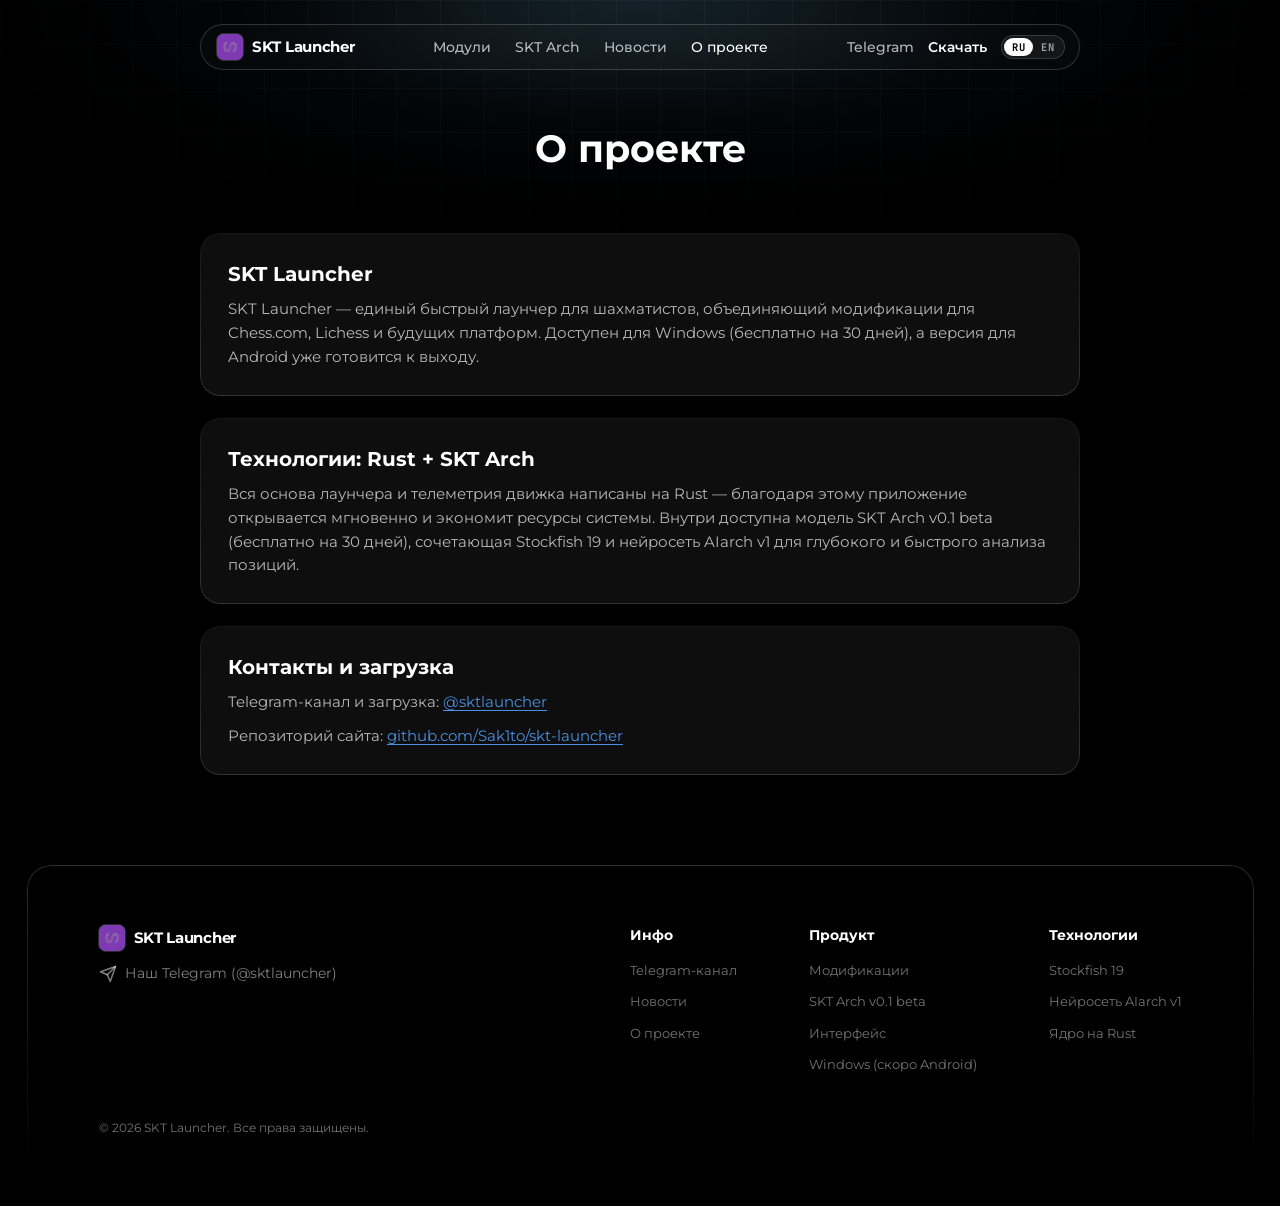
==== commit e37bc60f: "Switch download links to t.me/sktlauncher, change to free for 30 days, add RU/EN i18n" ====
--- a/about.html
+++ b/about.html
@@ -4,15 +4,15 @@
   <meta charset="UTF-8" />
   <meta name="viewport" content="width=device-width, initial-scale=1.0, viewport-fit=cover" />
   <title>О проекте — SKT Launcher</title>
-  <meta name="description" content="О проекте SKT Launcher: архитектура на Rust, Stockfish 19, нейросеть AIarch v1 и контакты." />
+  <meta name="description" content="О проекте SKT Launcher: архитектура на Rust, Stockfish 19, нейросеть AIarch v1 и Telegram-канал @sktlauncher." />
   <meta name="theme-color" content="#000000" />
   <link rel="icon" type="image/png" href="assets/logo-launcher.png" />
   <link rel="preconnect" href="https://fonts.googleapis.com" />
   <link rel="preconnect" href="https://fonts.gstatic.com" crossorigin />
   <link href="https://fonts.googleapis.com/css2?family=Montserrat:wght@400;500;600;700;800&family=JetBrains+Mono:wght@400;500;600;700&display=swap" rel="stylesheet" />
-  <link rel="stylesheet" href="style.css?v=5" />
+  <link rel="stylesheet" href="style.css?v=6" />
 </head>
-<body>
+<body data-title-key="title_about">
   <svg width="0" height="0" style="position:absolute;width:0;height:0;overflow:hidden" aria-hidden="true">
     <defs>
       <symbol id="i-send" viewBox="0 0 24 24"><path d="m22 2-7 20-4-9-9-4Z"/><path d="M22 2 11 13"/></symbol>
@@ -31,51 +31,55 @@
       SKT Launcher
     </a>
     <nav class="q-nav">
-      <a href="mods.html">Модули</a>
-      <a href="arch.html">SKT Arch</a>
-      <a href="news.html">Новости</a>
-      <a href="about.html" class="active">О проекте</a>
+      <a href="mods.html" data-i18n="nav_mods">Модули</a>
+      <a href="arch.html" data-i18n="nav_arch">SKT Arch</a>
+      <a href="news.html" data-i18n="nav_news">Новости</a>
+      <a href="about.html" class="active" data-i18n="nav_about">О проекте</a>
     </nav>
     <div class="q-actions">
-      <a href="https://t.me/sktlaucnherbot" target="_blank" rel="noopener" class="js-download">Telegram</a>
-      <a href="https://t.me/sktlaucnherbot" target="_blank" rel="noopener" class="q-actions__dl js-download">Скачать</a>
+      <a href="https://t.me/sktlauncher" target="_blank" rel="noopener" class="js-download">Telegram</a>
+      <a href="https://t.me/sktlauncher" target="_blank" rel="noopener" class="q-actions__dl js-download" data-i18n="nav_dl">Скачать</a>
+      <div class="lang-switch" role="group" aria-label="Language">
+        <button type="button" class="lang-btn active" data-lang="ru" aria-pressed="true">RU</button>
+        <button type="button" class="lang-btn" data-lang="en" aria-pressed="false">EN</button>
+      </div>
+      <button class="q-burger" id="qBurger" type="button" aria-label="Меню" aria-expanded="false">
+        <span></span><span></span><span></span>
+      </button>
     </div>
-    <button class="q-burger" id="qBurger" type="button" aria-label="Меню" aria-expanded="false">
-      <span></span><span></span><span></span>
-    </button>
   </header>
 
   <div class="q-mobile-menu" id="qMobileMenu">
-    <a href="index.html" style="--i:0">Главная</a>
-    <a href="mods.html" style="--i:1">Модули</a>
+    <a href="index.html" style="--i:0" data-i18n="nav_home">Главная</a>
+    <a href="mods.html" style="--i:1" data-i18n="nav_mods">Модули</a>
     <a href="arch.html" style="--i:2">SKT Arch 0.1</a>
-    <a href="news.html" style="--i:3">Новости</a>
-    <a href="about.html" style="--i:4">О проекте</a>
-    <a href="https://t.me/sktlaucnherbot" target="_blank" rel="noopener" class="q-mobile-menu__cta js-download" style="--i:5">Скачать в Telegram</a>
+    <a href="news.html" style="--i:3" data-i18n="nav_news">Новости</a>
+    <a href="about.html" style="--i:4" data-i18n="nav_about">О проекте</a>
+    <a href="https://t.me/sktlauncher" target="_blank" rel="noopener" class="q-mobile-menu__cta js-download" style="--i:5" data-i18n="nav_dl_tg">Скачать в Telegram</a>
   </div>
 
   <main>
     <section class="page-hero">
-      <h1 class="anim-rise" style="--d:0.05s">О проекте</h1>
+      <h1 class="anim-rise" style="--d:0.05s" data-i18n="about_h1">О проекте</h1>
     </section>
 
     <section class="content-stack">
       <article class="glass-card spot anim-rise" style="--d:0.12s">
         <div class="glass-card__pad">
           <h2>SKT Launcher</h2>
-          <p>
+          <p data-i18n="ab1_p">
             SKT Launcher — единый быстрый лаунчер для шахматистов, объединяющий модификации для Chess.com,
-            Lichess и будущих платформ. Доступен для Windows, а мобильная версия для Android уже готовится к выходу.
+            Lichess и будущих платформ. Доступен для Windows (бесплатно на 30 дней), а версия для Android уже готовится к выходу.
           </p>
         </div>
       </article>
 
       <article class="glass-card spot anim-rise" style="--d:0.18s">
         <div class="glass-card__pad">
-          <h2>Технологии: Rust + SKT Arch</h2>
-          <p>
+          <h2 data-i18n="ab2_t">Технологии: Rust + SKT Arch</h2>
+          <p data-i18n="ab2_p">
             Вся основа лаунчера и телеметрия движка написаны на Rust — благодаря этому приложение открывается
-            мгновенно и экономит ресурсы системы. Внутри бесплатно доступна модель SKT Arch v0.1 beta,
+            мгновенно и экономит ресурсы системы. Внутри доступна модель SKT Arch v0.1 beta (бесплатно на 30 дней),
             сочетающая Stockfish 19 и нейросеть AIarch v1 для глубокого и быстрого анализа позиций.
           </p>
         </div>
@@ -83,18 +87,18 @@
 
       <article class="glass-card spot anim-rise" style="--d:0.24s">
         <div class="glass-card__pad">
-          <h2>Контакты и загрузка</h2>
-          <p>Скачивание актуальных версий: <a href="https://t.me/sktlaucnherbot" target="_blank" rel="noopener" class="ext-link js-download">@sktlaucnherbot</a></p>
-          <p>Репозиторий сайта: <a href="https://github.com/Sak1to/skt-launcher" target="_blank" rel="noopener" class="ext-link">github.com/Sak1to/skt-launcher</a></p>
+          <h2 data-i18n="ab3_t">Контакты и загрузка</h2>
+          <p><span data-i18n="ab3_tg">Telegram-канал и загрузка:</span> <a href="https://t.me/sktlauncher" target="_blank" rel="noopener" class="ext-link js-download">@sktlauncher</a></p>
+          <p><span data-i18n="ab3_gh">Репозиторий сайта:</span> <a href="https://github.com/Sak1to/skt-launcher" target="_blank" rel="noopener" class="ext-link">github.com/Sak1to/skt-launcher</a></p>
         </div>
       </article>
     </section>
   </main>
 
   <div class="mobile-dock" id="mobileDock">
-    <a href="https://t.me/sktlaucnherbot" target="_blank" rel="noopener" class="js-download">
+    <a href="https://t.me/sktlauncher" target="_blank" rel="noopener" class="js-download">
       <svg class="ic" width="16" height="16"><use href="#i-win"/></svg>
-      Скачать · скоро Android
+      <span data-i18n="dock_cta">Скачать · скоро Android</span>
     </a>
   </div>
 
@@ -107,42 +111,43 @@
           </span>
           SKT Launcher
         </a>
-        <a href="https://t.me/sktlaucnherbot" target="_blank" rel="noopener" class="q-footer__tg js-download">
+        <a href="https://t.me/sktlauncher" target="_blank" rel="noopener" class="q-footer__tg js-download">
           <svg class="ic" width="16" height="16"><use href="#i-send"/></svg>
-          Наш Telegram (@sktlaucnherbot)
+          <span data-i18n="footer_tg">Наш Telegram (@sktlauncher)</span>
         </a>
       </div>
       <div class="q-footer__cols">
         <div class="q-footer__col">
-          <h4>Инфо</h4>
+          <h4 data-i18n="footer_info">Инфо</h4>
           <ul>
-            <li><a href="https://t.me/sktlaucnherbot" target="_blank" rel="noopener" class="js-download">Telegram-бот</a></li>
-            <li><a href="news.html">Новости</a></li>
-            <li><a href="about.html">О проекте</a></li>
+            <li><a href="https://t.me/sktlauncher" target="_blank" rel="noopener" class="js-download" data-i18n="footer_tg_ch">Telegram-канал</a></li>
+            <li><a href="news.html" data-i18n="nav_news">Новости</a></li>
+            <li><a href="about.html" data-i18n="nav_about">О проекте</a></li>
           </ul>
         </div>
         <div class="q-footer__col">
-          <h4>Продукт</h4>
+          <h4 data-i18n="footer_product">Продукт</h4>
           <ul>
-            <li><a href="mods.html">Модификации</a></li>
+            <li><a href="mods.html" data-i18n="footer_mods">Модификации</a></li>
             <li><a href="arch.html">SKT Arch v0.1 beta</a></li>
-            <li><a href="mods.html#interface">Интерфейс</a></li>
-            <li><a href="https://t.me/sktlaucnherbot" target="_blank" rel="noopener" class="js-download">Windows (скоро Android)</a></li>
+            <li><a href="mods.html#interface" data-i18n="footer_ui">Интерфейс</a></li>
+            <li><a href="https://t.me/sktlauncher" target="_blank" rel="noopener" class="js-download" data-i18n="footer_win_and">Windows (скоро Android)</a></li>
           </ul>
         </div>
         <div class="q-footer__col">
-          <h4>Технологии</h4>
+          <h4 data-i18n="footer_tech">Технологии</h4>
           <ul>
             <li><a href="arch.html#hybrid">Stockfish 19</a></li>
-            <li><a href="arch.html#inside">Нейросеть AIarch v1</a></li>
-            <li><a href="about.html">Ядро на Rust</a></li>
+            <li><a href="arch.html#inside" data-i18n="footer_ai">Нейросеть AIarch v1</a></li>
+            <li><a href="about.html" data-i18n="footer_rust">Ядро на Rust</a></li>
           </ul>
         </div>
       </div>
     </div>
-    <p class="q-footer__copy">© <span class="js-year">2026</span> SKT Launcher. Все права защищены.</p>
+    <p class="q-footer__copy">© <span class="js-year">2026</span> <span data-i18n="footer_copy">SKT Launcher. Все права защищены.</span></p>
   </footer>
 
-  <script src="app.js?v=5"></script>
+  <script src="i18n.js?v=6"></script>
+  <script src="app.js?v=6"></script>
 </body>
 </html>
--- a/style.css
+++ b/style.css
@@ -162,13 +162,13 @@
   top: 24px;
   left: 50%;
   transform: translateX(-50%);
-  width: min(820px, calc(100% - 32px));
+  width: min(880px, calc(100% - 32px));
   height: 46px;
-  padding: 0 18px;
+  padding: 0 14px 0 16px;
   display: flex;
   align-items: center;
   justify-content: space-between;
-  gap: 16px;
+  gap: 14px;
   border-radius: var(--r-header);
   background: var(--glass-nav);
   border: 1px solid var(--border-17);
@@ -193,7 +193,7 @@
   white-space: nowrap;
 }
 .q-brand:hover .logo-mark { transform: scale(1.08) rotate(-4deg); }
-.q-nav { display: flex; align-items: center; gap: 28px; }
+.q-nav { display: flex; align-items: center; gap: 24px; }
 .q-nav a, .q-actions a {
   font-size: 13.5px;
   font-weight: 500;
@@ -202,8 +202,33 @@
   white-space: nowrap;
 }
 .q-nav a:hover, .q-nav a.active, .q-actions a:hover { color: #ffffff; }
-.q-actions { display: flex; align-items: center; gap: 18px; }
+.q-actions { display: flex; align-items: center; gap: 14px; }
 .q-actions__dl { color: #fff !important; font-weight: 600 !important; }
+.q-right-mob { display: flex; align-items: center; gap: 10px; }
+
+/* Sleek RU / EN Language Switcher (qns.world glass pill style) */
+.lang-switch {
+  display: inline-flex;
+  align-items: center;
+  padding: 2px;
+  border-radius: 999px;
+  background: rgba(255, 255, 255, 0.06);
+  border: 1px solid rgba(255, 255, 255, 0.14);
+}
+.lang-btn {
+  padding: 4px 8px;
+  border-radius: 999px;
+  font-family: var(--font-mono);
+  font-size: 10.5px;
+  font-weight: 700;
+  letter-spacing: 0.04em;
+  color: var(--text-60);
+  cursor: pointer;
+  line-height: 1;
+  transition: background 0.2s, color 0.2s;
+}
+.lang-btn:hover { color: #fff; }
+.lang-btn.active { background: #ffffff; color: #000000; }
 
 .q-burger {
   display: none;
@@ -1333,8 +1358,9 @@
 }
 
 @media (max-width: 768px) {
-  .q-header { top: 12px; width: calc(100% - 20px); height: 48px; padding: 0 14px; }
-  .q-nav, .q-actions { display: none; }
+  .q-header { top: 12px; width: calc(100% - 20px); height: 48px; padding: 0 12px 0 14px; }
+  .q-nav, .q-actions a { display: none; }
+  .q-actions { display: flex; gap: 10px; }
   .q-burger { display: block; }
   .mobile-dock { display: block; }
 
